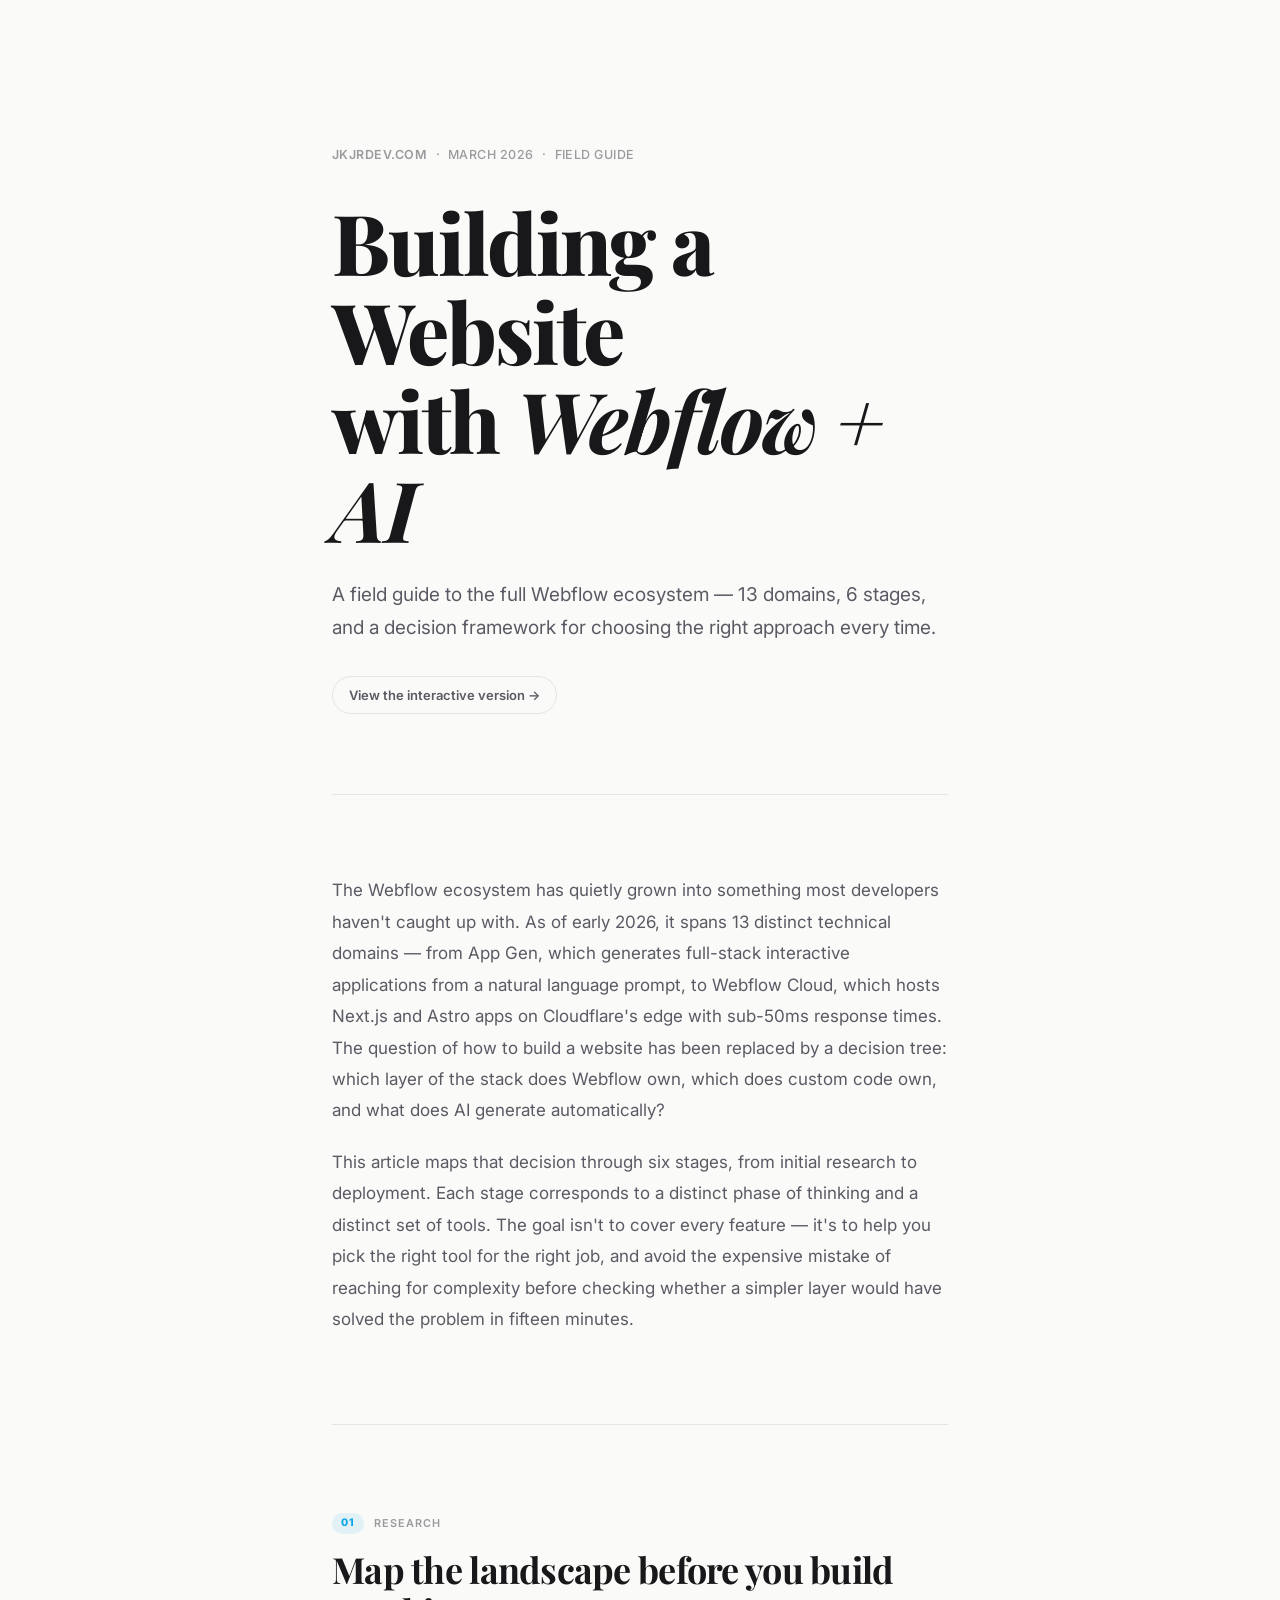
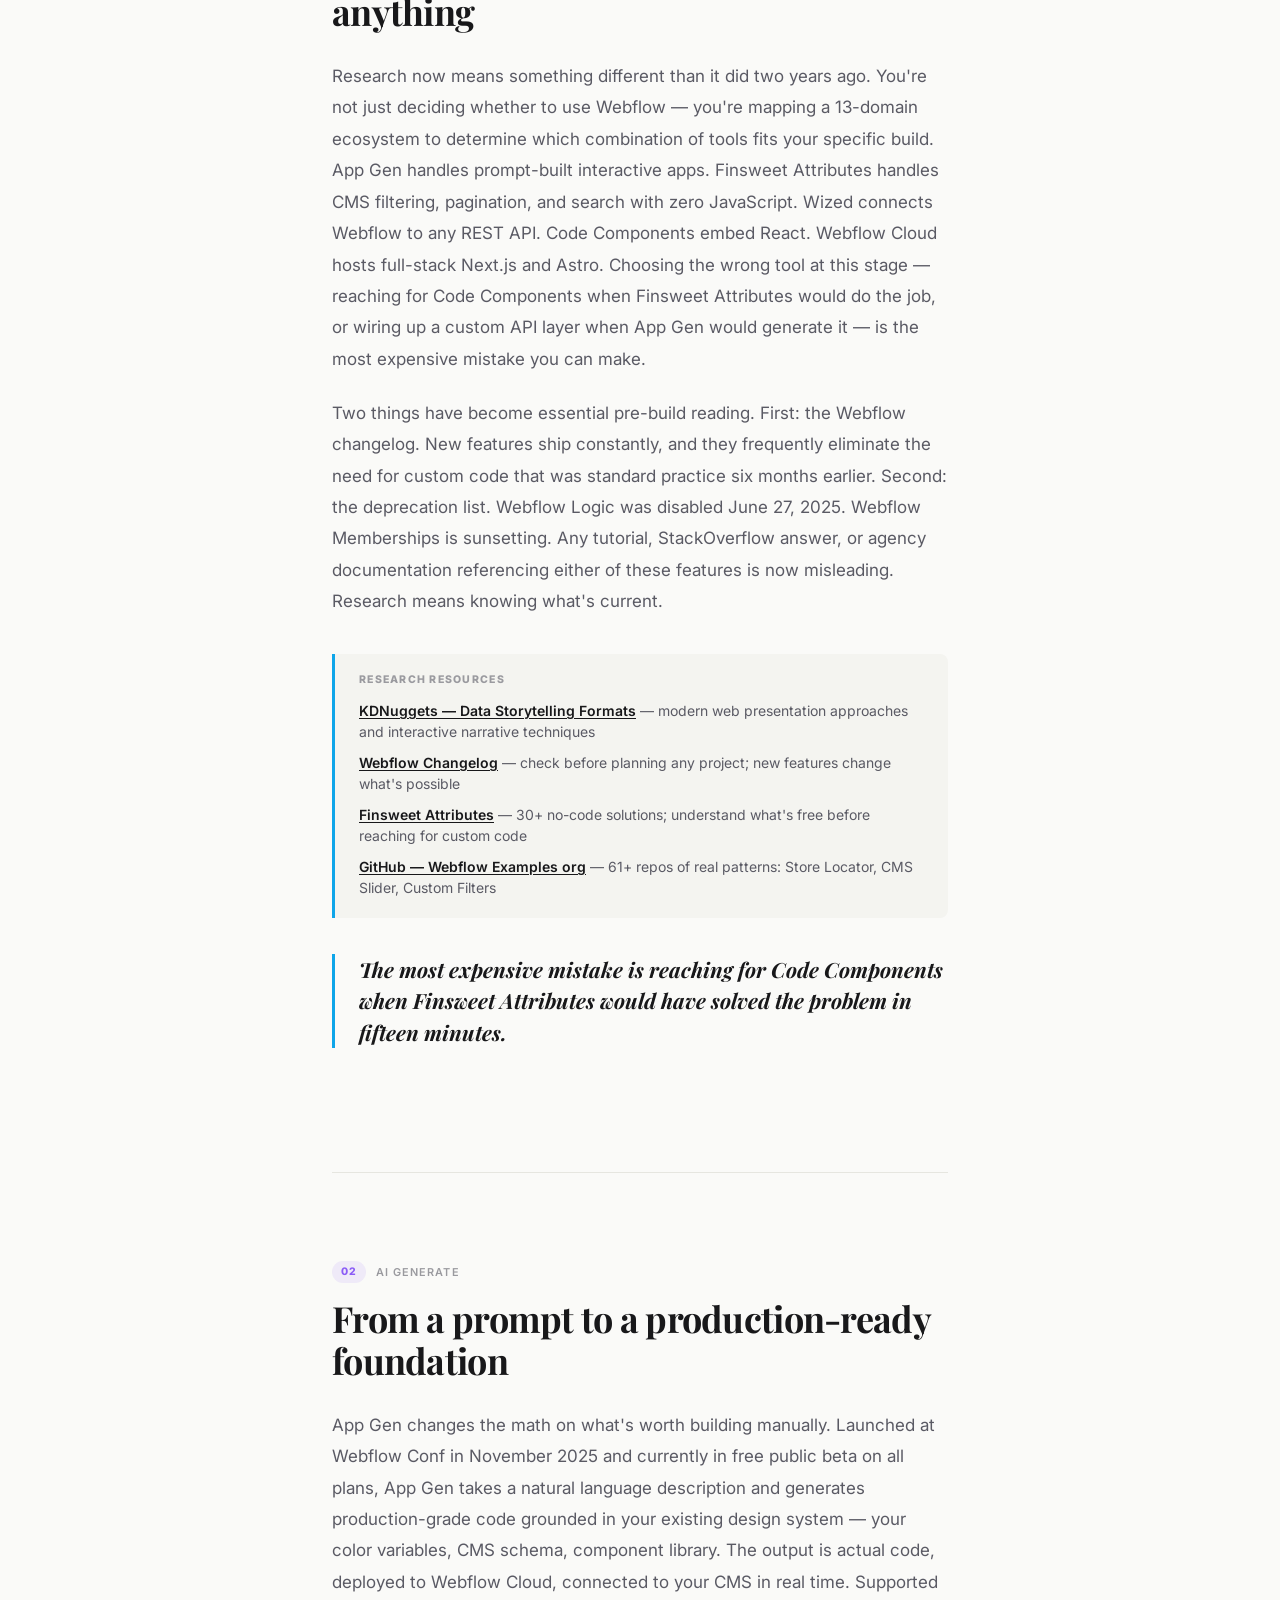
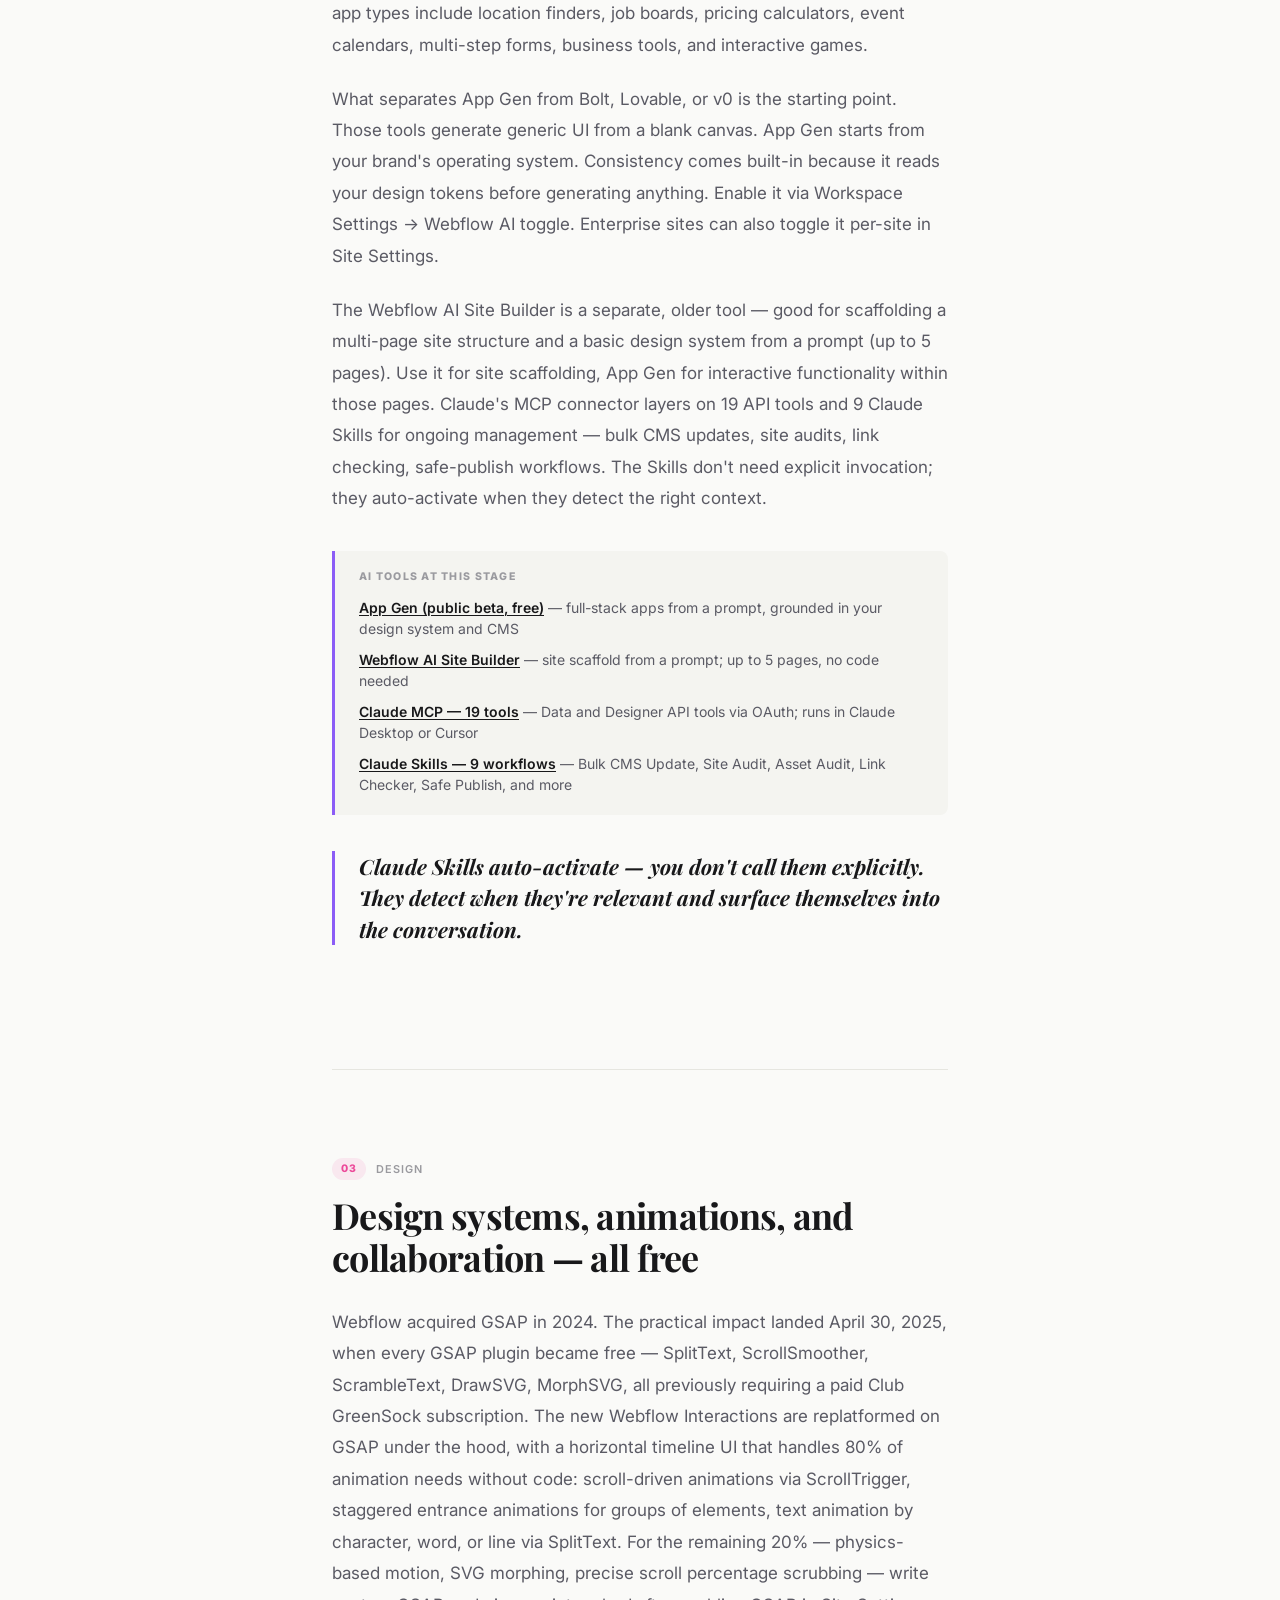
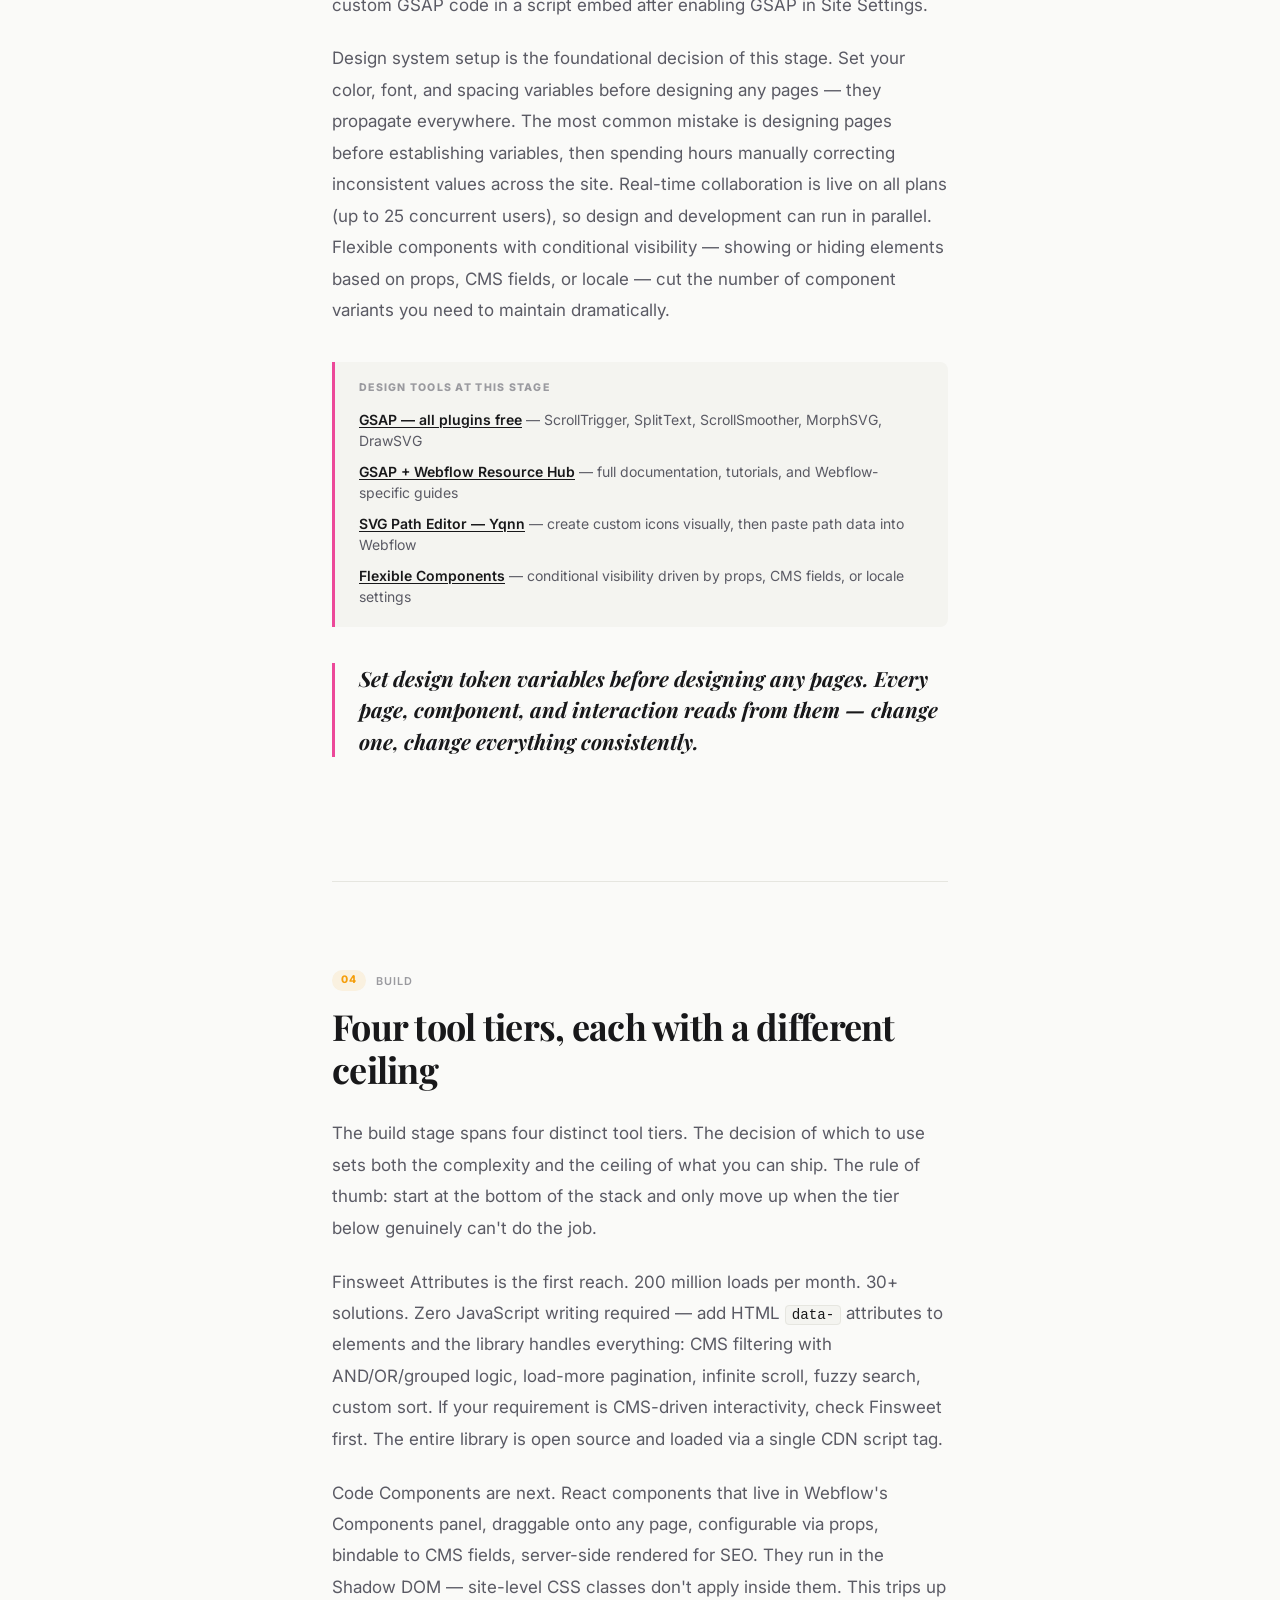
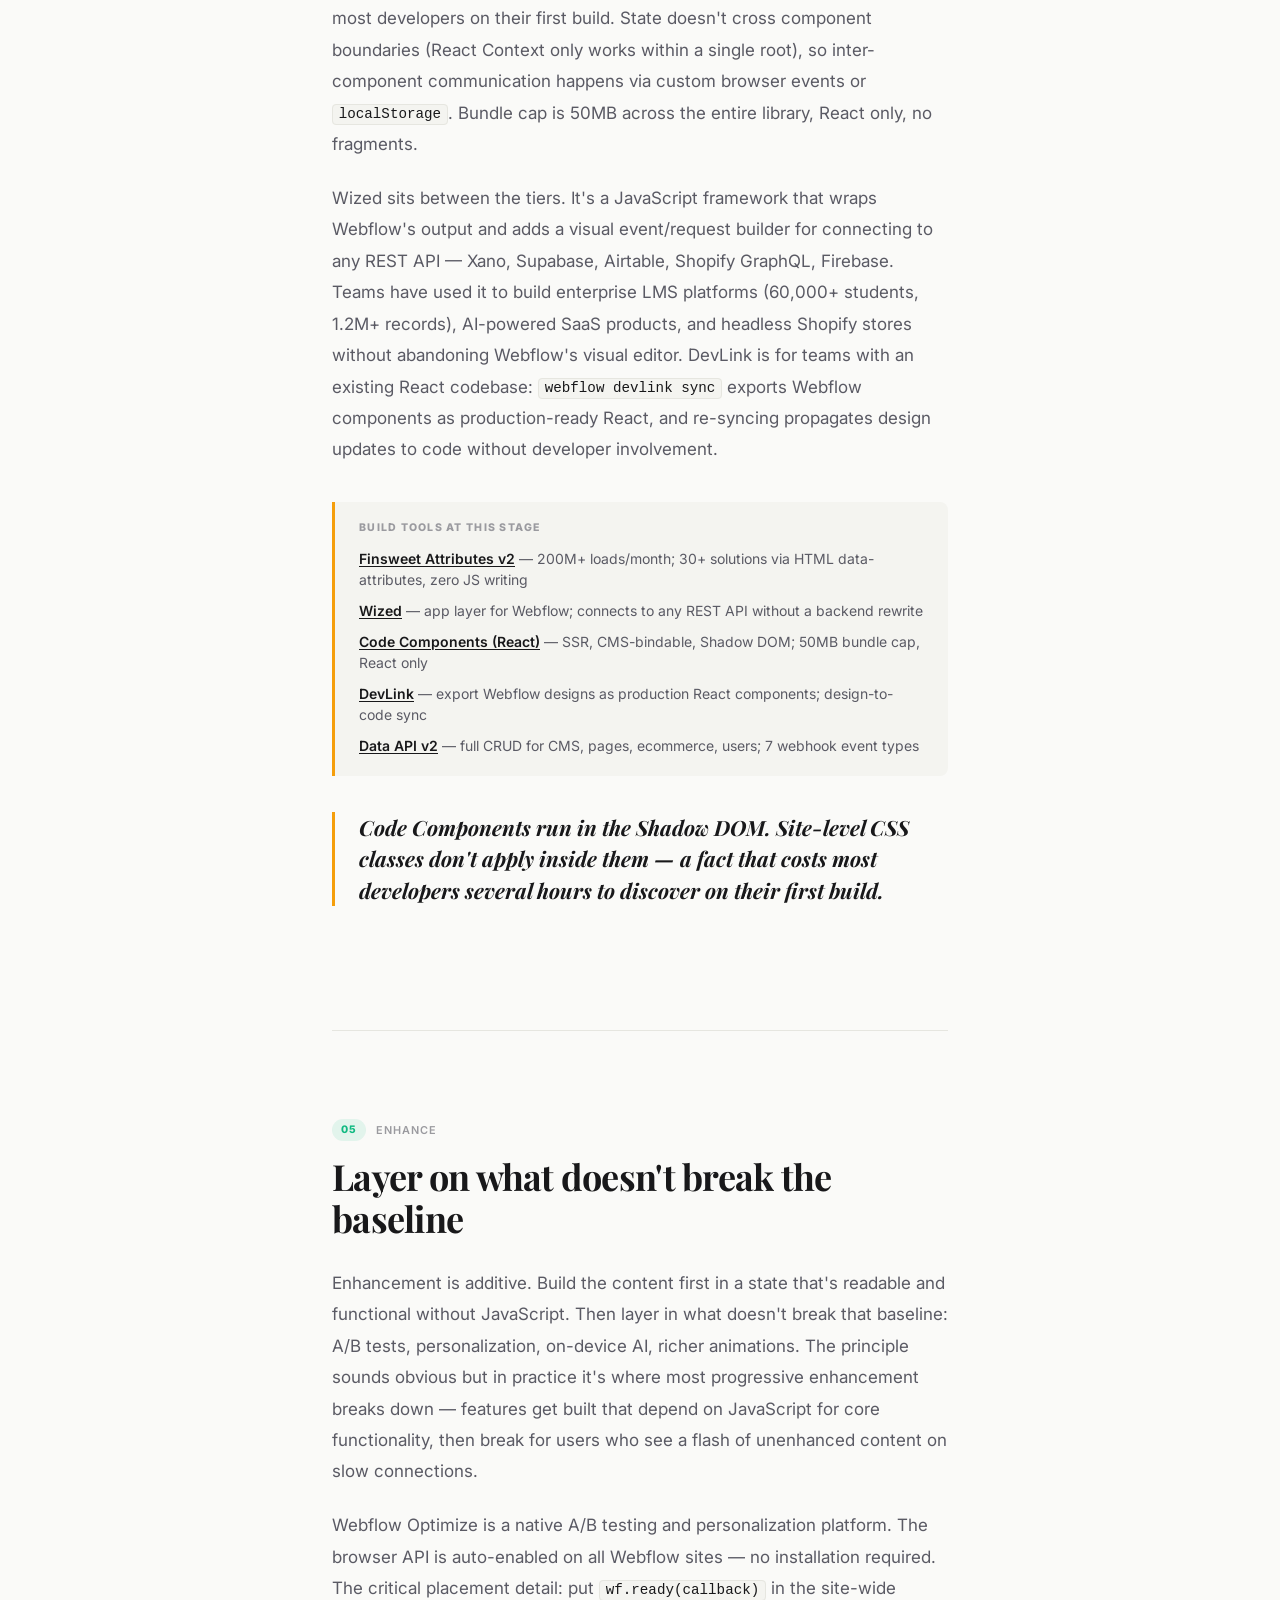
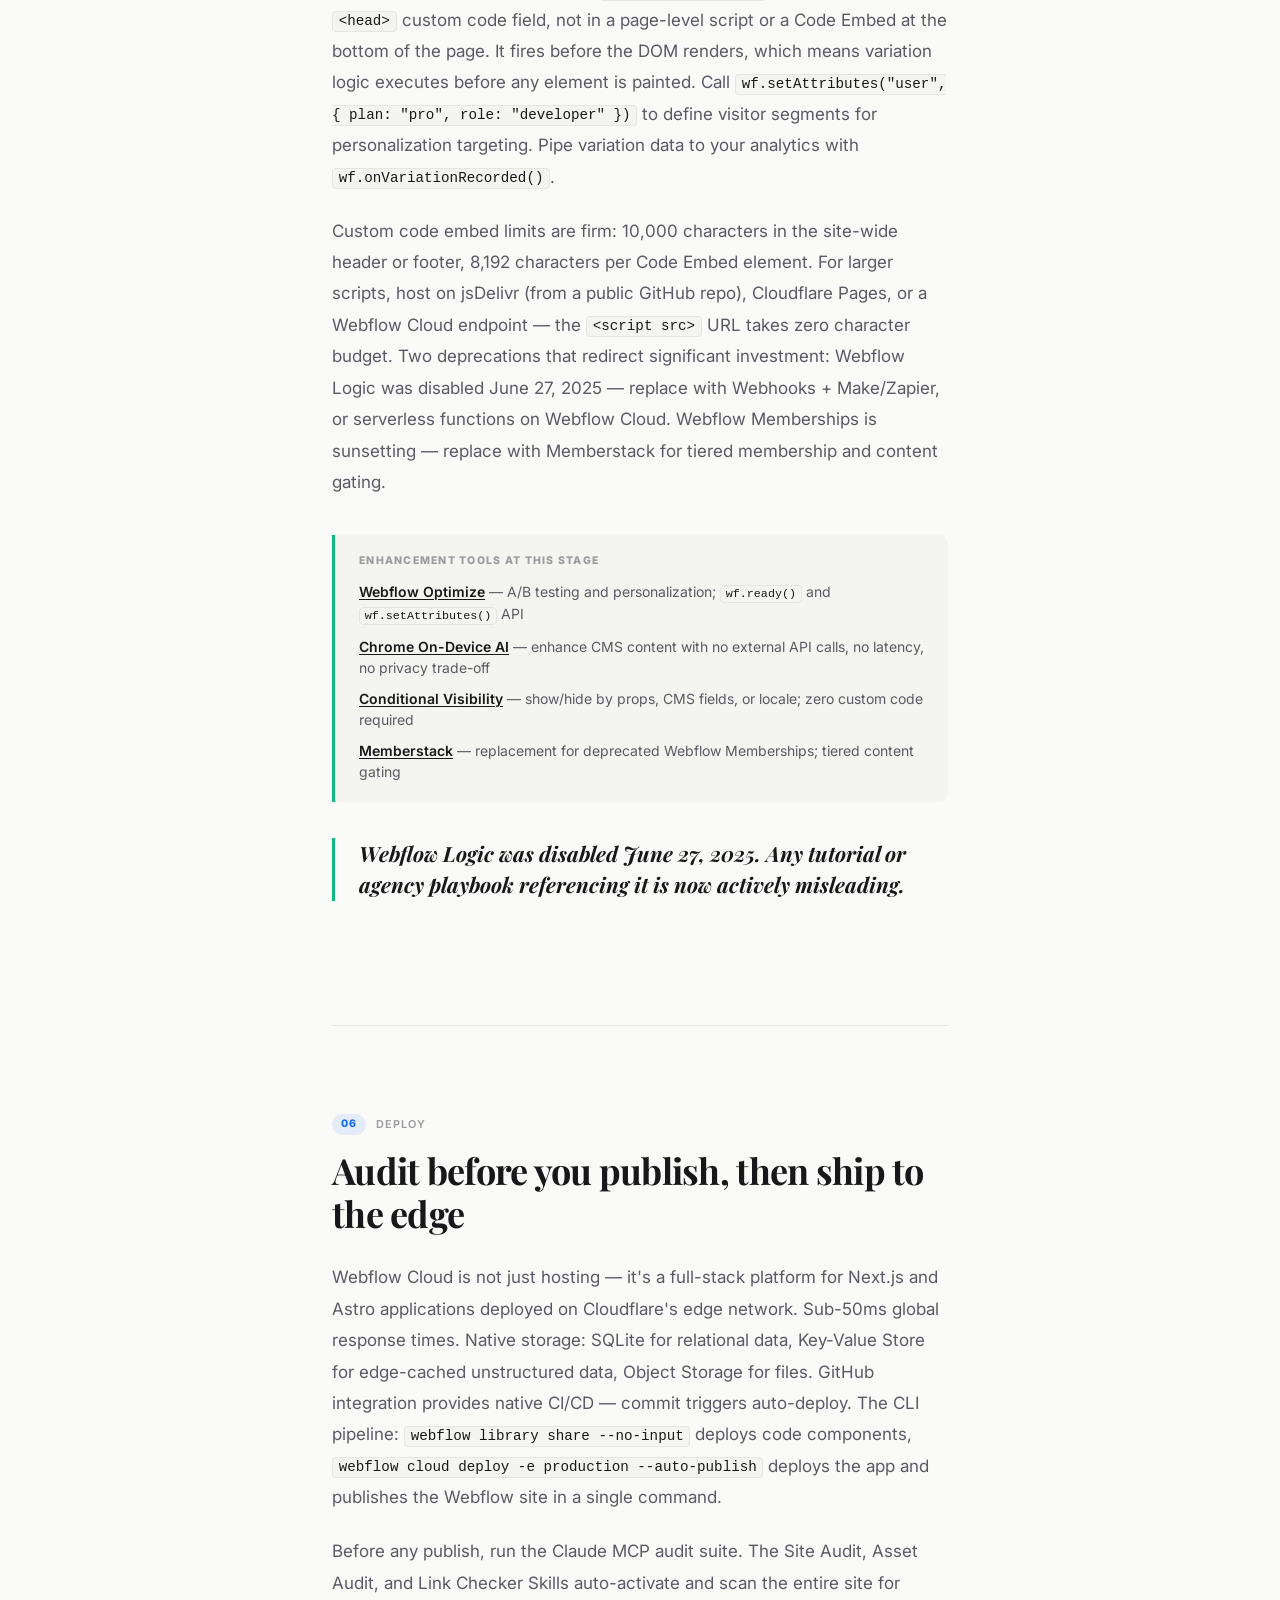
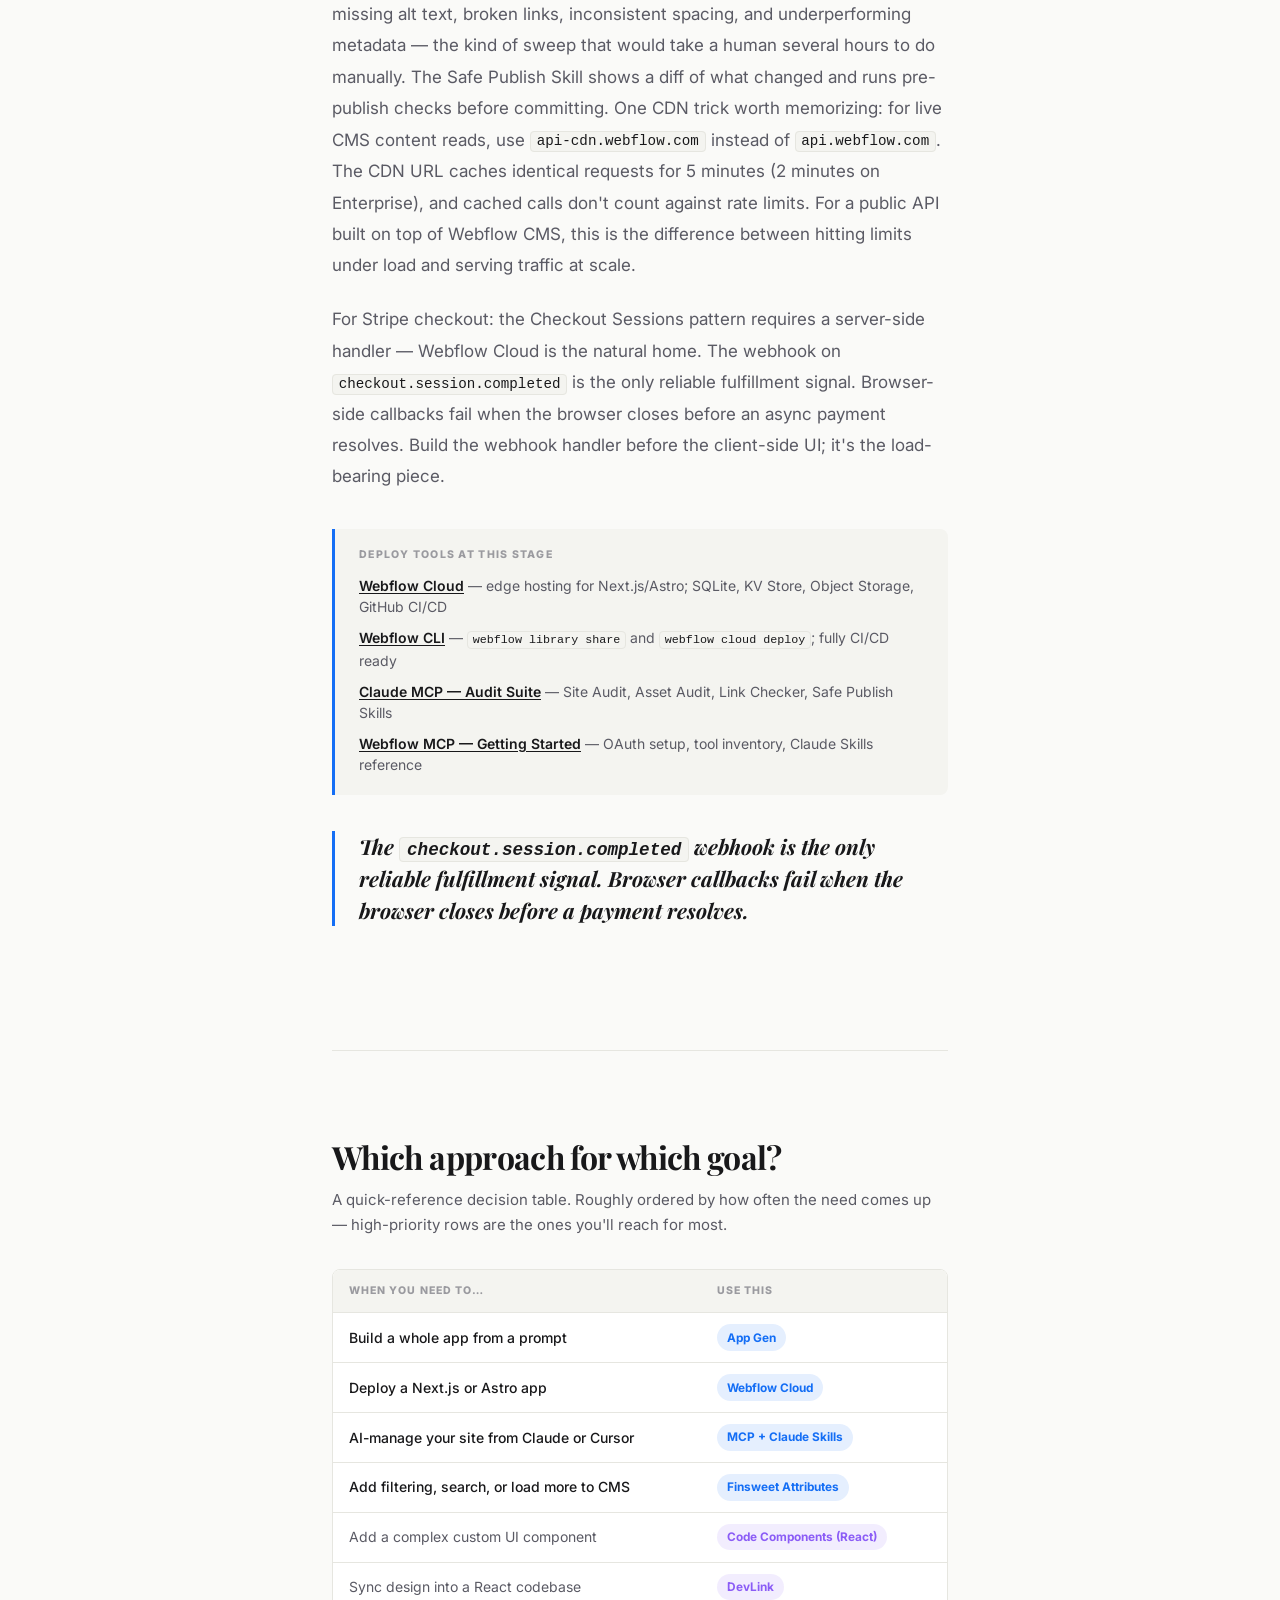
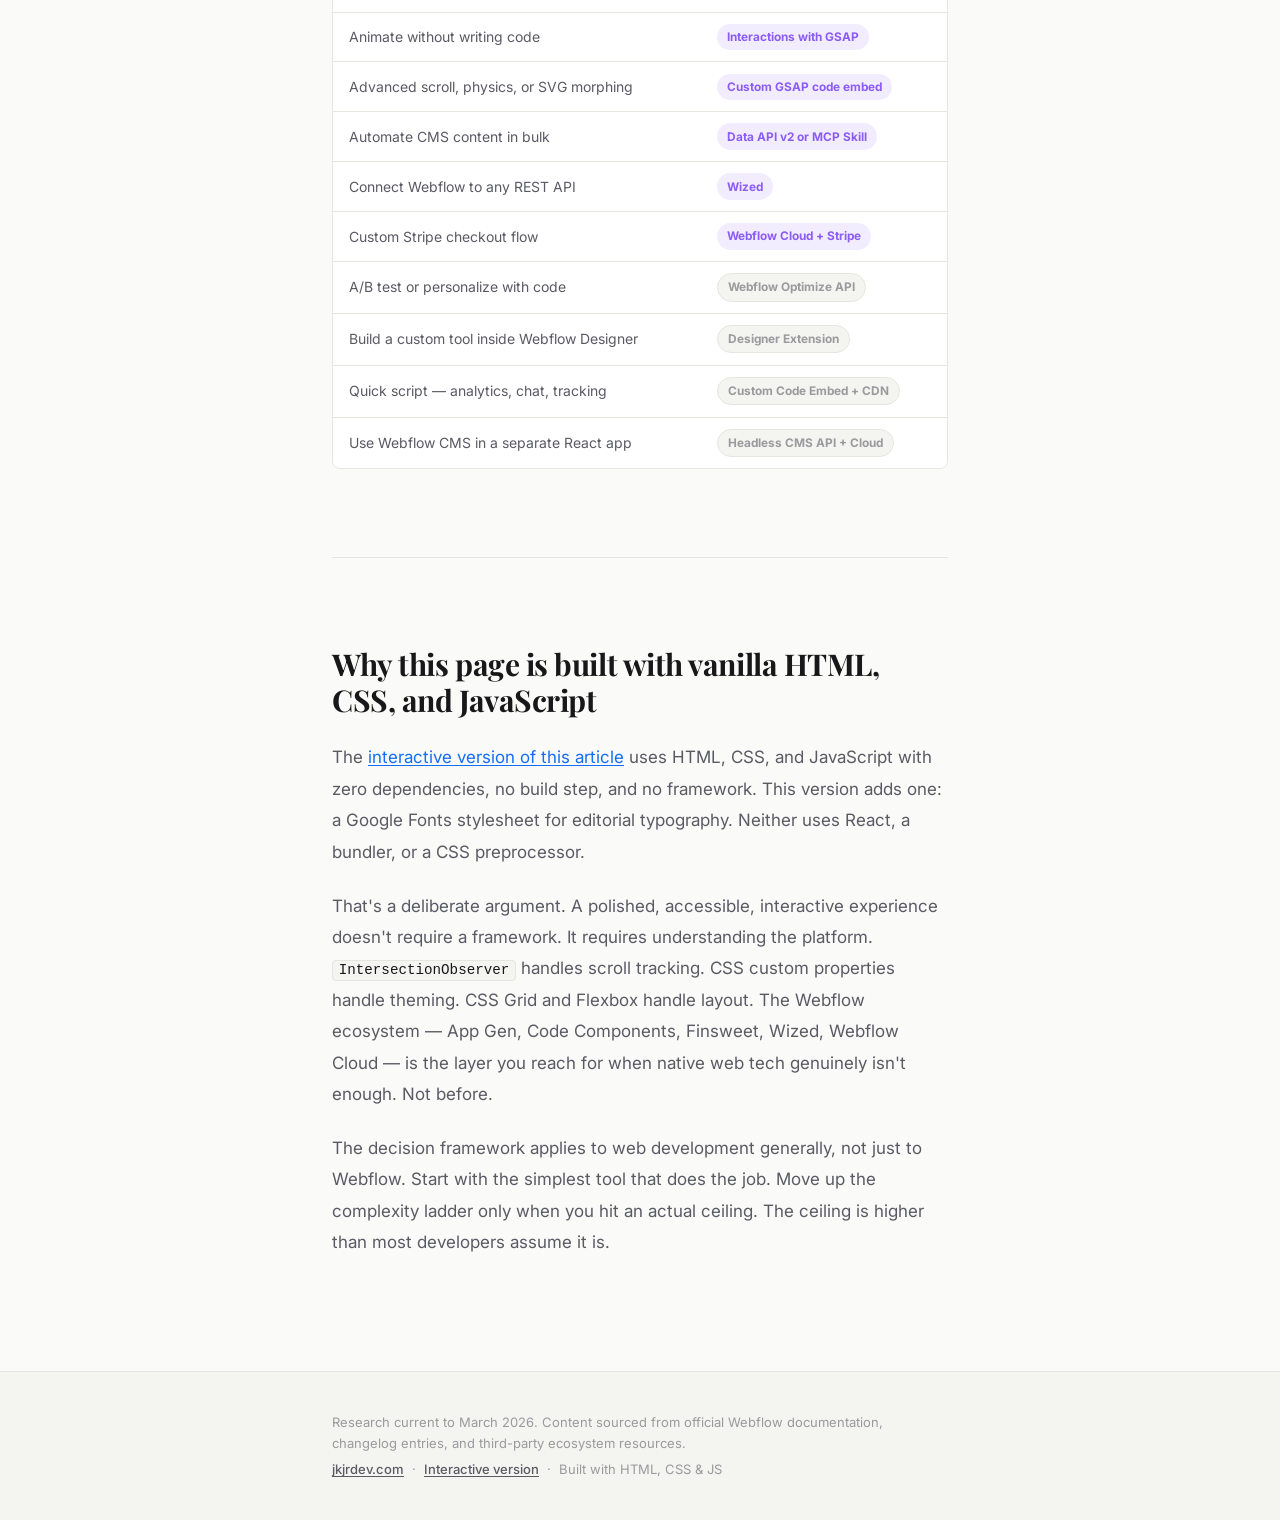
==== editorial.html @ 75888d80 "first commit" ====
<!DOCTYPE html>
<html lang="en">
<head>
  <meta charset="UTF-8">
  <meta name="viewport" content="width=device-width, initial-scale=1.0">
  <meta name="description" content="A field guide to building websites with Webflow and AI — 13 domains, 6 stages, and the decision framework for choosing the right approach every time.">
  <title>Building a Website with Webflow + AI — jkjrdev.com</title>
  <link rel="preconnect" href="https://fonts.googleapis.com">
  <link rel="preconnect" href="https://fonts.gstatic.com" crossorigin>
  <link href="https://fonts.googleapis.com/css2?family=Playfair+Display:ital,wght@0,700;0,800;1,700&family=Inter:wght@400;500;600&display=swap" rel="stylesheet">
  <link rel="stylesheet" href="editorial.css">
</head>
<body>

  <nav class="progress-bar" id="progress-bar" aria-label="Article progress — click to jump to a section">
    <!-- Generated by editorial.js -->
  </nav>

  <article class="article">

    <header class="article-header" id="article-header">
      <div class="article-header__meta">
        <a href="https://jkjrdev.com">jkjrdev.com</a>
        <span aria-hidden="true">·</span>
        <time datetime="2026-03">March 2026</time>
        <span aria-hidden="true">·</span>
        <span>Field Guide</span>
      </div>
      <h1 class="article-header__title">
        Building a Website<br>with <em>Webflow + AI</em>
      </h1>
      <p class="article-header__lede">
        A field guide to the full Webflow ecosystem — 13 domains, 6 stages, and a decision framework for choosing the right approach every time.
      </p>
      <a href="index.html" class="article-header__alt">View the interactive version →</a>
    </header>

    <div class="article-intro">
      <p>The Webflow ecosystem has quietly grown into something most developers haven't caught up with. As of early 2026, it spans 13 distinct technical domains — from App Gen, which generates full-stack interactive applications from a natural language prompt, to Webflow Cloud, which hosts Next.js and Astro apps on Cloudflare's edge with sub-50ms response times. The question of how to build a website has been replaced by a decision tree: which layer of the stack does Webflow own, which does custom code own, and what does AI generate automatically?</p>
      <p>This article maps that decision through six stages, from initial research to deployment. Each stage corresponds to a distinct phase of thinking and a distinct set of tools. The goal isn't to cover every feature — it's to help you pick the right tool for the right job, and avoid the expensive mistake of reaching for complexity before checking whether a simpler layer would have solved the problem in fifteen minutes.</p>
    </div>

    <!-- ── Stage 01: Research ─────────────────────────────────────────── -->
    <section id="stage-research" class="stage-section" data-stage="0" style="--stage-color: #0ea5e9">
      <div class="stage-section__label">
        <span class="stage-section__num">01</span>
        <span class="stage-section__name">Research</span>
      </div>
      <h2 class="stage-section__heading">Map the landscape before you build anything</h2>
      <div class="stage-section__body">
        <p>Research now means something different than it did two years ago. You're not just deciding whether to use Webflow — you're mapping a 13-domain ecosystem to determine which combination of tools fits your specific build. App Gen handles prompt-built interactive apps. Finsweet Attributes handles CMS filtering, pagination, and search with zero JavaScript. Wized connects Webflow to any REST API. Code Components embed React. Webflow Cloud hosts full-stack Next.js and Astro. Choosing the wrong tool at this stage — reaching for Code Components when Finsweet Attributes would do the job, or wiring up a custom API layer when App Gen would generate it — is the most expensive mistake you can make.</p>
        <p>Two things have become essential pre-build reading. First: the Webflow changelog. New features ship constantly, and they frequently eliminate the need for custom code that was standard practice six months earlier. Second: the deprecation list. Webflow Logic was disabled June 27, 2025. Webflow Memberships is sunsetting. Any tutorial, StackOverflow answer, or agency documentation referencing either of these features is now misleading. Research means knowing what's current.</p>

        <aside class="stage-aside">
          <h3 class="stage-aside__heading">Research resources</h3>
          <ul class="stage-aside__list">
            <li><a href="https://www.kdnuggets.com/the-future-of-data-storytelling-formats-beyond-dashboards" target="_blank" rel="noopener">KDNuggets — Data Storytelling Formats</a> — modern web presentation approaches and interactive narrative techniques</li>
            <li><a href="https://webflow.com/updates" target="_blank" rel="noopener">Webflow Changelog</a> — check before planning any project; new features change what's possible</li>
            <li><a href="https://finsweet.com/attributes/" target="_blank" rel="noopener">Finsweet Attributes</a> — 30+ no-code solutions; understand what's free before reaching for custom code</li>
            <li><a href="https://github.com/Webflow-Examples/code-components-examples" target="_blank" rel="noopener">GitHub — Webflow Examples org</a> — 61+ repos of real patterns: Store Locator, CMS Slider, Custom Filters</li>
          </ul>
        </aside>

        <blockquote class="stage-pullquote">
          <p>The most expensive mistake is reaching for Code Components when Finsweet Attributes would have solved the problem in fifteen minutes.</p>
        </blockquote>
      </div>
    </section>

    <!-- ── Stage 02: AI Generate ──────────────────────────────────────── -->
    <section id="stage-ai-generate" class="stage-section" data-stage="1" style="--stage-color: #8b5cf6">
      <div class="stage-section__label">
        <span class="stage-section__num">02</span>
        <span class="stage-section__name">AI Generate</span>
      </div>
      <h2 class="stage-section__heading">From a prompt to a production-ready foundation</h2>
      <div class="stage-section__body">
        <p>App Gen changes the math on what's worth building manually. Launched at Webflow Conf in November 2025 and currently in free public beta on all plans, App Gen takes a natural language description and generates production-grade code grounded in your existing design system — your color variables, CMS schema, component library. The output is actual code, deployed to Webflow Cloud, connected to your CMS in real time. Supported app types include location finders, job boards, pricing calculators, event calendars, multi-step forms, business tools, and interactive games.</p>
        <p>What separates App Gen from Bolt, Lovable, or v0 is the starting point. Those tools generate generic UI from a blank canvas. App Gen starts from your brand's operating system. Consistency comes built-in because it reads your design tokens before generating anything. Enable it via Workspace Settings → Webflow AI toggle. Enterprise sites can also toggle it per-site in Site Settings.</p>
        <p>The Webflow AI Site Builder is a separate, older tool — good for scaffolding a multi-page site structure and a basic design system from a prompt (up to 5 pages). Use it for site scaffolding, App Gen for interactive functionality within those pages. Claude's MCP connector layers on 19 API tools and 9 Claude Skills for ongoing management — bulk CMS updates, site audits, link checking, safe-publish workflows. The Skills don't need explicit invocation; they auto-activate when they detect the right context.</p>

        <aside class="stage-aside">
          <h3 class="stage-aside__heading">AI tools at this stage</h3>
          <ul class="stage-aside__list">
            <li><a href="https://webflow.com/blog/app-gen" target="_blank" rel="noopener">App Gen (public beta, free)</a> — full-stack apps from a prompt, grounded in your design system and CMS</li>
            <li><a href="https://webflow.com/ai-site-builder" target="_blank" rel="noopener">Webflow AI Site Builder</a> — site scaffold from a prompt; up to 5 pages, no code needed</li>
            <li><a href="https://developers.webflow.com/mcp/reference/getting-started" target="_blank" rel="noopener">Claude MCP — 19 tools</a> — Data and Designer API tools via OAuth; runs in Claude Desktop or Cursor</li>
            <li><a href="https://developers.webflow.com/mcp/reference/claude-skills" target="_blank" rel="noopener">Claude Skills — 9 workflows</a> — Bulk CMS Update, Site Audit, Asset Audit, Link Checker, Safe Publish, and more</li>
          </ul>
        </aside>

        <blockquote class="stage-pullquote">
          <p>Claude Skills auto-activate — you don't call them explicitly. They detect when they're relevant and surface themselves into the conversation.</p>
        </blockquote>
      </div>
    </section>

    <!-- ── Stage 03: Design ───────────────────────────────────────────── -->
    <section id="stage-design" class="stage-section" data-stage="2" style="--stage-color: #ec4899">
      <div class="stage-section__label">
        <span class="stage-section__num">03</span>
        <span class="stage-section__name">Design</span>
      </div>
      <h2 class="stage-section__heading">Design systems, animations, and collaboration — all free</h2>
      <div class="stage-section__body">
        <p>Webflow acquired GSAP in 2024. The practical impact landed April 30, 2025, when every GSAP plugin became free — SplitText, ScrollSmoother, ScrambleText, DrawSVG, MorphSVG, all previously requiring a paid Club GreenSock subscription. The new Webflow Interactions are replatformed on GSAP under the hood, with a horizontal timeline UI that handles 80% of animation needs without code: scroll-driven animations via ScrollTrigger, staggered entrance animations for groups of elements, text animation by character, word, or line via SplitText. For the remaining 20% — physics-based motion, SVG morphing, precise scroll percentage scrubbing — write custom GSAP code in a script embed after enabling GSAP in Site Settings.</p>
        <p>Design system setup is the foundational decision of this stage. Set your color, font, and spacing variables before designing any pages — they propagate everywhere. The most common mistake is designing pages before establishing variables, then spending hours manually correcting inconsistent values across the site. Real-time collaboration is live on all plans (up to 25 concurrent users), so design and development can run in parallel. Flexible components with conditional visibility — showing or hiding elements based on props, CMS fields, or locale — cut the number of component variants you need to maintain dramatically.</p>

        <aside class="stage-aside">
          <h3 class="stage-aside__heading">Design tools at this stage</h3>
          <ul class="stage-aside__list">
            <li><a href="https://help.webflow.com/hc/en-us/articles/40538857574419-Getting-started-with-GSAP-in-Webflow" target="_blank" rel="noopener">GSAP — all plugins free</a> — ScrollTrigger, SplitText, ScrollSmoother, MorphSVG, DrawSVG</li>
            <li><a href="https://gsap.com/resources/Webflow/" target="_blank" rel="noopener">GSAP + Webflow Resource Hub</a> — full documentation, tutorials, and Webflow-specific guides</li>
            <li><a href="https://yqnn.github.io/svg-path-editor/" target="_blank" rel="noopener">SVG Path Editor — Yqnn</a> — create custom icons visually, then paste path data into Webflow</li>
            <li><a href="https://webflow.com/updates/create-more-flexible-components-and-cms-pages" target="_blank" rel="noopener">Flexible Components</a> — conditional visibility driven by props, CMS fields, or locale settings</li>
          </ul>
        </aside>

        <blockquote class="stage-pullquote">
          <p>Set design token variables before designing any pages. Every page, component, and interaction reads from them — change one, change everything consistently.</p>
        </blockquote>
      </div>
    </section>

    <!-- ── Stage 04: Build ────────────────────────────────────────────── -->
    <section id="stage-build" class="stage-section" data-stage="3" style="--stage-color: #f59e0b">
      <div class="stage-section__label">
        <span class="stage-section__num">04</span>
        <span class="stage-section__name">Build</span>
      </div>
      <h2 class="stage-section__heading">Four tool tiers, each with a different ceiling</h2>
      <div class="stage-section__body">
        <p>The build stage spans four distinct tool tiers. The decision of which to use sets both the complexity and the ceiling of what you can ship. The rule of thumb: start at the bottom of the stack and only move up when the tier below genuinely can't do the job.</p>
        <p>Finsweet Attributes is the first reach. 200 million loads per month. 30+ solutions. Zero JavaScript writing required — add HTML <code>data-</code> attributes to elements and the library handles everything: CMS filtering with AND/OR/grouped logic, load-more pagination, infinite scroll, fuzzy search, custom sort. If your requirement is CMS-driven interactivity, check Finsweet first. The entire library is open source and loaded via a single CDN script tag.</p>
        <p>Code Components are next. React components that live in Webflow's Components panel, draggable onto any page, configurable via props, bindable to CMS fields, server-side rendered for SEO. They run in the Shadow DOM — site-level CSS classes don't apply inside them. This trips up most developers on their first build. State doesn't cross component boundaries (React Context only works within a single root), so inter-component communication happens via custom browser events or <code>localStorage</code>. Bundle cap is 50MB across the entire library, React only, no fragments.</p>
        <p>Wized sits between the tiers. It's a JavaScript framework that wraps Webflow's output and adds a visual event/request builder for connecting to any REST API — Xano, Supabase, Airtable, Shopify GraphQL, Firebase. Teams have used it to build enterprise LMS platforms (60,000+ students, 1.2M+ records), AI-powered SaaS products, and headless Shopify stores without abandoning Webflow's visual editor. DevLink is for teams with an existing React codebase: <code>webflow devlink sync</code> exports Webflow components as production-ready React, and re-syncing propagates design updates to code without developer involvement.</p>

        <aside class="stage-aside">
          <h3 class="stage-aside__heading">Build tools at this stage</h3>
          <ul class="stage-aside__list">
            <li><a href="https://finsweet.com/attributes/" target="_blank" rel="noopener">Finsweet Attributes v2</a> — 200M+ loads/month; 30+ solutions via HTML data-attributes, zero JS writing</li>
            <li><a href="https://www.wized.com/" target="_blank" rel="noopener">Wized</a> — app layer for Webflow; connects to any REST API without a backend rewrite</li>
            <li><a href="https://developers.webflow.com/code-components/introduction/quick-start" target="_blank" rel="noopener">Code Components (React)</a> — SSR, CMS-bindable, Shadow DOM; 50MB bundle cap, React only</li>
            <li><a href="https://developers.webflow.com/devlink/docs/component-export" target="_blank" rel="noopener">DevLink</a> — export Webflow designs as production React components; design-to-code sync</li>
            <li><a href="https://developers.webflow.com/data/docs/working-with-the-cms" target="_blank" rel="noopener">Data API v2</a> — full CRUD for CMS, pages, ecommerce, users; 7 webhook event types</li>
          </ul>
        </aside>

        <blockquote class="stage-pullquote">
          <p>Code Components run in the Shadow DOM. Site-level CSS classes don't apply inside them — a fact that costs most developers several hours to discover on their first build.</p>
        </blockquote>
      </div>
    </section>

    <!-- ── Stage 05: Enhance ──────────────────────────────────────────── -->
    <section id="stage-enhance" class="stage-section" data-stage="4" style="--stage-color: #10b981">
      <div class="stage-section__label">
        <span class="stage-section__num">05</span>
        <span class="stage-section__name">Enhance</span>
      </div>
      <h2 class="stage-section__heading">Layer on what doesn't break the baseline</h2>
      <div class="stage-section__body">
        <p>Enhancement is additive. Build the content first in a state that's readable and functional without JavaScript. Then layer in what doesn't break that baseline: A/B tests, personalization, on-device AI, richer animations. The principle sounds obvious but in practice it's where most progressive enhancement breaks down — features get built that depend on JavaScript for core functionality, then break for users who see a flash of unenhanced content on slow connections.</p>
        <p>Webflow Optimize is a native A/B testing and personalization platform. The browser API is auto-enabled on all Webflow sites — no installation required. The critical placement detail: put <code>wf.ready(callback)</code> in the site-wide <code>&lt;head&gt;</code> custom code field, not in a page-level script or a Code Embed at the bottom of the page. It fires before the DOM renders, which means variation logic executes before any element is painted. Call <code>wf.setAttributes("user", { plan: "pro", role: "developer" })</code> to define visitor segments for personalization targeting. Pipe variation data to your analytics with <code>wf.onVariationRecorded()</code>.</p>
        <p>Custom code embed limits are firm: 10,000 characters in the site-wide header or footer, 8,192 characters per Code Embed element. For larger scripts, host on jsDelivr (from a public GitHub repo), Cloudflare Pages, or a Webflow Cloud endpoint — the <code>&lt;script src&gt;</code> URL takes zero character budget. Two deprecations that redirect significant investment: Webflow Logic was disabled June 27, 2025 — replace with Webhooks + Make/Zapier, or serverless functions on Webflow Cloud. Webflow Memberships is sunsetting — replace with Memberstack for tiered membership and content gating.</p>

        <aside class="stage-aside">
          <h3 class="stage-aside__heading">Enhancement tools at this stage</h3>
          <ul class="stage-aside__list">
            <li><a href="https://developers.webflow.com/browser/optimize/quickstart" target="_blank" rel="noopener">Webflow Optimize</a> — A/B testing and personalization; <code>wf.ready()</code> and <code>wf.setAttributes()</code> API</li>
            <li><a href="https://webflow.com/blog/chrome-ai-cms-content" target="_blank" rel="noopener">Chrome On-Device AI</a> — enhance CMS content with no external API calls, no latency, no privacy trade-off</li>
            <li><a href="https://webflow.com/updates/create-more-flexible-components-and-cms-pages" target="_blank" rel="noopener">Conditional Visibility</a> — show/hide by props, CMS fields, or locale; zero custom code required</li>
            <li><a href="https://www.memberstack.com/" target="_blank" rel="noopener">Memberstack</a> — replacement for deprecated Webflow Memberships; tiered content gating</li>
          </ul>
        </aside>

        <blockquote class="stage-pullquote">
          <p>Webflow Logic was disabled June 27, 2025. Any tutorial or agency playbook referencing it is now actively misleading.</p>
        </blockquote>
      </div>
    </section>

    <!-- ── Stage 06: Deploy ───────────────────────────────────────────── -->
    <section id="stage-deploy" class="stage-section" data-stage="5" style="--stage-color: #146ef5">
      <div class="stage-section__label">
        <span class="stage-section__num">06</span>
        <span class="stage-section__name">Deploy</span>
      </div>
      <h2 class="stage-section__heading">Audit before you publish, then ship to the edge</h2>
      <div class="stage-section__body">
        <p>Webflow Cloud is not just hosting — it's a full-stack platform for Next.js and Astro applications deployed on Cloudflare's edge network. Sub-50ms global response times. Native storage: SQLite for relational data, Key-Value Store for edge-cached unstructured data, Object Storage for files. GitHub integration provides native CI/CD — commit triggers auto-deploy. The CLI pipeline: <code>webflow library share --no-input</code> deploys code components, <code>webflow cloud deploy -e production --auto-publish</code> deploys the app and publishes the Webflow site in a single command.</p>
        <p>Before any publish, run the Claude MCP audit suite. The Site Audit, Asset Audit, and Link Checker Skills auto-activate and scan the entire site for missing alt text, broken links, inconsistent spacing, and underperforming metadata — the kind of sweep that would take a human several hours to do manually. The Safe Publish Skill shows a diff of what changed and runs pre-publish checks before committing. One CDN trick worth memorizing: for live CMS content reads, use <code>api-cdn.webflow.com</code> instead of <code>api.webflow.com</code>. The CDN URL caches identical requests for 5 minutes (2 minutes on Enterprise), and cached calls don't count against rate limits. For a public API built on top of Webflow CMS, this is the difference between hitting limits under load and serving traffic at scale.</p>
        <p>For Stripe checkout: the Checkout Sessions pattern requires a server-side handler — Webflow Cloud is the natural home. The webhook on <code>checkout.session.completed</code> is the only reliable fulfillment signal. Browser-side callbacks fail when the browser closes before an async payment resolves. Build the webhook handler before the client-side UI; it's the load-bearing piece.</p>

        <aside class="stage-aside">
          <h3 class="stage-aside__heading">Deploy tools at this stage</h3>
          <ul class="stage-aside__list">
            <li><a href="https://developers.webflow.com/webflow-cloud/intro" target="_blank" rel="noopener">Webflow Cloud</a> — edge hosting for Next.js/Astro; SQLite, KV Store, Object Storage, GitHub CI/CD</li>
            <li><a href="https://developers.webflow.com/cli/reference/webflow-cli" target="_blank" rel="noopener">Webflow CLI</a> — <code>webflow library share</code> and <code>webflow cloud deploy</code>; fully CI/CD ready</li>
            <li><a href="https://developers.webflow.com/mcp/reference/claude-skills" target="_blank" rel="noopener">Claude MCP — Audit Suite</a> — Site Audit, Asset Audit, Link Checker, Safe Publish Skills</li>
            <li><a href="https://developers.webflow.com/mcp/reference/getting-started" target="_blank" rel="noopener">Webflow MCP — Getting Started</a> — OAuth setup, tool inventory, Claude Skills reference</li>
          </ul>
        </aside>

        <blockquote class="stage-pullquote">
          <p>The <code>checkout.session.completed</code> webhook is the only reliable fulfillment signal. Browser callbacks fail when the browser closes before a payment resolves.</p>
        </blockquote>
      </div>
    </section>

    <!-- ── Decision Framework ─────────────────────────────────────────── -->
    <section id="decision" class="decision-section">
      <h2 class="decision-section__heading">Which approach for which goal?</h2>
      <p class="decision-section__intro">A quick-reference decision table. Roughly ordered by how often the need comes up — high-priority rows are the ones you'll reach for most.</p>
      <div class="decision-table-wrap">
        <table class="decision-table">
          <thead>
            <tr>
              <th>When you need to&hellip;</th>
              <th>Use this</th>
            </tr>
          </thead>
          <tbody>
            <tr data-priority="high">
              <td>Build a whole app from a prompt</td>
              <td><span class="decision-badge decision-badge--high">App Gen</span></td>
            </tr>
            <tr data-priority="high">
              <td>Deploy a Next.js or Astro app</td>
              <td><span class="decision-badge decision-badge--high">Webflow Cloud</span></td>
            </tr>
            <tr data-priority="high">
              <td>AI-manage your site from Claude or Cursor</td>
              <td><span class="decision-badge decision-badge--high">MCP + Claude Skills</span></td>
            </tr>
            <tr data-priority="high">
              <td>Add filtering, search, or load more to CMS</td>
              <td><span class="decision-badge decision-badge--high">Finsweet Attributes</span></td>
            </tr>
            <tr data-priority="medium">
              <td>Add a complex custom UI component</td>
              <td><span class="decision-badge decision-badge--medium">Code Components (React)</span></td>
            </tr>
            <tr data-priority="medium">
              <td>Sync design into a React codebase</td>
              <td><span class="decision-badge decision-badge--medium">DevLink</span></td>
            </tr>
            <tr data-priority="medium">
              <td>Animate without writing code</td>
              <td><span class="decision-badge decision-badge--medium">Interactions with GSAP</span></td>
            </tr>
            <tr data-priority="medium">
              <td>Advanced scroll, physics, or SVG morphing</td>
              <td><span class="decision-badge decision-badge--medium">Custom GSAP code embed</span></td>
            </tr>
            <tr data-priority="medium">
              <td>Automate CMS content in bulk</td>
              <td><span class="decision-badge decision-badge--medium">Data API v2 or MCP Skill</span></td>
            </tr>
            <tr data-priority="medium">
              <td>Connect Webflow to any REST API</td>
              <td><span class="decision-badge decision-badge--medium">Wized</span></td>
            </tr>
            <tr data-priority="medium">
              <td>Custom Stripe checkout flow</td>
              <td><span class="decision-badge decision-badge--medium">Webflow Cloud + Stripe</span></td>
            </tr>
            <tr data-priority="low">
              <td>A/B test or personalize with code</td>
              <td><span class="decision-badge decision-badge--low">Webflow Optimize API</span></td>
            </tr>
            <tr data-priority="low">
              <td>Build a custom tool inside Webflow Designer</td>
              <td><span class="decision-badge decision-badge--low">Designer Extension</span></td>
            </tr>
            <tr data-priority="low">
              <td>Quick script — analytics, chat, tracking</td>
              <td><span class="decision-badge decision-badge--low">Custom Code Embed + CDN</span></td>
            </tr>
            <tr data-priority="low">
              <td>Use Webflow CMS in a separate React app</td>
              <td><span class="decision-badge decision-badge--low">Headless CMS API + Cloud</span></td>
            </tr>
          </tbody>
        </table>
      </div>
    </section>

    <!-- ── Closing ────────────────────────────────────────────────────── -->
    <section id="closing" class="closing-section">
      <h2 class="closing-section__heading">Why this page is built with vanilla HTML, CSS, and JavaScript</h2>
      <p>The <a href="index.html">interactive version of this article</a> uses HTML, CSS, and JavaScript with zero dependencies, no build step, and no framework. This version adds one: a Google Fonts stylesheet for editorial typography. Neither uses React, a bundler, or a CSS preprocessor.</p>
      <p>That's a deliberate argument. A polished, accessible, interactive experience doesn't require a framework. It requires understanding the platform. <code>IntersectionObserver</code> handles scroll tracking. CSS custom properties handle theming. CSS Grid and Flexbox handle layout. The Webflow ecosystem — App Gen, Code Components, Finsweet, Wized, Webflow Cloud — is the layer you reach for when native web tech genuinely isn't enough. Not before.</p>
      <p>The decision framework applies to web development generally, not just to Webflow. Start with the simplest tool that does the job. Move up the complexity ladder only when you hit an actual ceiling. The ceiling is higher than most developers assume it is.</p>
    </section>

  </article>

  <footer class="article-footer">
    <div class="article-footer__inner">
      <p>Research current to March 2026. Content sourced from official Webflow documentation, changelog entries, and third-party ecosystem resources.</p>
      <p><a href="https://jkjrdev.com" target="_blank" rel="noopener noreferrer">jkjrdev.com</a> &nbsp;·&nbsp; <a href="index.html">Interactive version</a> &nbsp;·&nbsp; Built with HTML, CSS &amp; JS</p>
    </div>
  </footer>

  <script src="editorial.js"></script>
</body>
</html>
---- editorial.css ----
/* ═══════════════════════════════════════════════════════════════════════
   WEBFLOW + AI PIPELINE — editorial.css
   Typography-driven, long-form article version
   ═══════════════════════════════════════════════════════════════════════ */

/* ─── Custom Properties ─────────────────────────────────────────────────── */
:root {
  /* Fonts */
  --font-heading: 'Playfair Display', Georgia, 'Times New Roman', serif;
  --font-body:    'Inter', -apple-system, BlinkMacSystemFont, 'Segoe UI', sans-serif;
  --font-mono:    'SF Mono', 'Cascadia Code', Consolas, 'Courier New', monospace;

  /* Colors — light mode */
  --c-bg:          #fafaf8;
  --c-bg-subtle:   #f4f4f0;
  --c-surface:     #ffffff;
  --c-border:      #e6e6e0;
  --c-text:        #18181a;
  --c-text-muted:  #5a5a64;
  --c-text-subtle: #9a9a9f;
  --c-link:        #146ef5;

  /* Layout */
  --article-max:  680px;
  --article-pad:  clamp(1.25rem, 5vw, 2rem);
  --section-gap:  clamp(3.5rem, 8vw, 5.5rem);
  --progress-h:   48px;

  /* Radii */
  --r-sm: 4px;
  --r-md: 8px;

  /* Transitions */
  --ease: cubic-bezier(0.4, 0, 0.2, 1);
  --t-base: 200ms var(--ease);
}

@media (prefers-color-scheme: dark) {
  :root {
    --c-bg:          #111110;
    --c-bg-subtle:   #1a1a18;
    --c-surface:     #1e1e1c;
    --c-border:      #2c2c28;
    --c-text:        #eeeeea;
    --c-text-muted:  #888884;
    --c-text-subtle: #555550;
    --c-link:        #5595f5;
  }
}

/* ─── Reset ──────────────────────────────────────────────────────────────── */
*, *::before, *::after {
  box-sizing: border-box;
  margin: 0;
  padding: 0;
}

html {
  scroll-behavior: smooth;
}

body {
  font-family: var(--font-body);
  font-size: 17px;
  line-height: 1.7;
  color: var(--c-text);
  background: var(--c-bg);
  -webkit-font-smoothing: antialiased;
  -moz-osx-font-smoothing: grayscale;
}

img, svg {
  display: block;
  max-width: 100%;
}

a {
  color: var(--c-link);
  text-decoration: underline;
  text-underline-offset: 2px;
  text-decoration-thickness: 1px;
}

a:hover {
  text-decoration-thickness: 2px;
}

h1, h2, h3 {
  line-height: 1.15;
}

code {
  font-family: var(--font-mono);
  font-size: 0.8375em;
  background: var(--c-bg-subtle);
  border: 1px solid var(--c-border);
  padding: 0.1em 0.4em;
  border-radius: var(--r-sm);
  color: var(--c-text);
}

/* ─── Progress Bar ───────────────────────────────────────────────────────── */
.progress-bar {
  position: fixed;
  top: 0;
  left: 0;
  right: 0;
  z-index: 100;
  height: var(--progress-h);
  background: color-mix(in srgb, var(--c-bg) 88%, transparent);
  border-bottom: 1px solid var(--c-border);
  backdrop-filter: blur(12px);
  -webkit-backdrop-filter: blur(12px);
  display: flex;
  align-items: center;
  justify-content: center;
  /* Hidden until user scrolls past header */
  opacity: 0;
  transform: translateY(calc(-1 * var(--progress-h)));
  transition: opacity 0.3s var(--ease), transform 0.3s var(--ease);
}

.progress-bar.is-visible {
  opacity: 1;
  transform: translateY(0);
}

.progress-bar__tabs {
  display: flex;
  align-items: center;
  gap: 2px;
  max-width: calc(var(--article-max) + var(--article-pad) * 2);
  width: 100%;
  padding: 0 var(--article-pad);
}

.progress-bar__tab {
  flex: 1;
  display: flex;
  align-items: center;
  justify-content: center;
  gap: 0.35rem;
  height: 32px;
  border-radius: 100px;
  text-decoration: none;
  cursor: pointer;
  color: var(--c-text-subtle);
  transition: color var(--t-base), background var(--t-base);
}

.progress-bar__tab:hover {
  color: var(--c-text-muted);
  background: var(--c-bg-subtle);
  text-decoration: none;
}

.progress-bar__tab.is-active {
  background: color-mix(in srgb, var(--tab-color, var(--c-link)) 12%, transparent);
  color: var(--tab-color, var(--c-link));
}

.progress-bar__tab-num {
  font-size: 0.625rem;
  font-weight: 800;
  letter-spacing: 0.08em;
  font-family: var(--font-body);
}

.progress-bar__tab-label {
  font-size: 0.6875rem;
  font-weight: 600;
  letter-spacing: 0.01em;
  font-family: var(--font-body);
}

/* ─── Article Container ──────────────────────────────────────────────────── */
.article {
  max-width: var(--article-max);
  margin: 0 auto;
  padding: 0 var(--article-pad);
}

/* ─── Article Header ─────────────────────────────────────────────────────── */
.article-header {
  padding-top: clamp(5rem, 16vw, 9rem);
  padding-bottom: clamp(3rem, 7vw, 5rem);
  border-bottom: 1px solid var(--c-border);
  margin-bottom: clamp(3rem, 7vw, 5rem);
}

.article-header__meta {
  display: flex;
  align-items: center;
  flex-wrap: wrap;
  gap: 0.4rem 0.5rem;
  font-size: 0.78rem;
  font-weight: 500;
  color: var(--c-text-subtle);
  letter-spacing: 0.04em;
  text-transform: uppercase;
  margin-bottom: 2rem;
}

.article-header__meta a {
  color: var(--c-text-subtle);
  text-decoration: none;
  font-weight: 600;
}

.article-header__meta a:hover {
  color: var(--c-text-muted);
  text-decoration: none;
}

.article-header__title {
  font-family: var(--font-heading);
  font-size: clamp(2.75rem, 11vw, 5.25rem);
  font-weight: 800;
  letter-spacing: -0.025em;
  line-height: 1.06;
  color: var(--c-text);
  margin-bottom: 1.625rem;
}

.article-header__title em {
  font-style: italic;
  font-weight: 700;
}

.article-header__lede {
  font-size: clamp(1.0625rem, 3vw, 1.1875rem);
  line-height: 1.7;
  color: var(--c-text-muted);
  margin-bottom: 2rem;
}

.article-header__alt {
  display: inline-flex;
  align-items: center;
  font-size: 0.8125rem;
  font-weight: 600;
  color: var(--c-text-muted);
  text-decoration: none;
  border: 1px solid var(--c-border);
  padding: 0.45rem 1rem;
  border-radius: 100px;
  transition: color var(--t-base), border-color var(--t-base), background var(--t-base);
}

.article-header__alt:hover {
  color: var(--c-text);
  border-color: var(--c-text-muted);
  background: var(--c-bg-subtle);
  text-decoration: none;
}

/* ─── Article Intro ──────────────────────────────────────────────────────── */
.article-intro {
  margin-bottom: var(--section-gap);
}

.article-intro p {
  font-size: 1.0625rem;
  line-height: 1.85;
  color: var(--c-text-muted);
  margin-bottom: 1.25rem;
}

.article-intro p:last-child {
  margin-bottom: 0;
}

/* ─── Stage Sections ─────────────────────────────────────────────────────── */
.stage-section {
  padding: var(--section-gap) 0;
  border-top: 1px solid var(--c-border);
  scroll-margin-top: calc(var(--progress-h) + 1.5rem);
}

.stage-section__label {
  display: flex;
  align-items: center;
  gap: 0.6rem;
  margin-bottom: 0.875rem;
}

.stage-section__num {
  font-family: var(--font-body);
  font-size: 0.65rem;
  font-weight: 800;
  letter-spacing: 0.12em;
  color: var(--stage-color, var(--c-link));
  background: color-mix(in srgb, var(--stage-color, var(--c-link)) 10%, transparent);
  padding: 0.15rem 0.55rem;
  border-radius: 100px;
  line-height: 1.6;
}

.stage-section__name {
  font-family: var(--font-body);
  font-size: 0.68rem;
  font-weight: 600;
  letter-spacing: 0.1em;
  text-transform: uppercase;
  color: var(--c-text-subtle);
}

.stage-section__heading {
  font-family: var(--font-heading);
  font-size: clamp(1.5rem, 5vw, 2.25rem);
  font-weight: 700;
  letter-spacing: -0.02em;
  color: var(--c-text);
  margin-bottom: 1.75rem;
  line-height: 1.18;
}

.stage-section__body p {
  font-size: 1.0625rem;
  line-height: 1.85;
  color: var(--c-text-muted);
  margin-bottom: 1.4rem;
}

.stage-section__body p:last-child {
  margin-bottom: 0;
}

/* ─── Stage Aside Cards ──────────────────────────────────────────────────── */
.stage-aside {
  margin: 2.25rem 0;
  padding: 1.25rem 1.5rem;
  background: var(--c-bg-subtle);
  border-left: 3px solid var(--stage-color, var(--c-link));
  border-radius: 0 var(--r-md) var(--r-md) 0;
}

.stage-aside__heading {
  font-family: var(--font-body);
  font-size: 0.66rem;
  font-weight: 800;
  letter-spacing: 0.12em;
  text-transform: uppercase;
  color: var(--c-text-subtle);
  margin-bottom: 0.875rem;
}

.stage-aside__list {
  list-style: none;
  display: flex;
  flex-direction: column;
  gap: 0.625rem;
}

.stage-aside__list li {
  font-size: 0.875rem;
  line-height: 1.5;
  color: var(--c-text-muted);
}

.stage-aside__list li a {
  font-weight: 600;
  color: var(--c-text);
}

/* ─── Pull Quotes ────────────────────────────────────────────────────────── */
.stage-pullquote {
  margin: 2.25rem 0;
  padding-left: 1.5rem;
  border-left: 3px solid var(--stage-color, var(--c-link));
}

.stage-pullquote p {
  font-family: var(--font-heading);
  font-size: clamp(1.125rem, 3.5vw, 1.3125rem);
  font-style: italic;
  font-weight: 700;
  line-height: 1.5;
  color: var(--c-text);
  margin: 0;
}

/* ─── Decision Section ───────────────────────────────────────────────────── */
.decision-section {
  padding: var(--section-gap) 0;
  border-top: 1px solid var(--c-border);
  scroll-margin-top: calc(var(--progress-h) + 1.5rem);
}

.decision-section__heading {
  font-family: var(--font-heading);
  font-size: clamp(1.5rem, 5vw, 2rem);
  font-weight: 700;
  letter-spacing: -0.02em;
  color: var(--c-text);
  margin-bottom: 0.75rem;
}

.decision-section__intro {
  font-size: 0.9375rem;
  color: var(--c-text-muted);
  margin-bottom: 2rem;
  line-height: 1.65;
}

.decision-table-wrap {
  overflow-x: auto;
  border: 1px solid var(--c-border);
  border-radius: var(--r-md);
  -webkit-overflow-scrolling: touch;
}

.decision-table {
  width: 100%;
  border-collapse: collapse;
  font-size: 0.875rem;
  background: var(--c-surface);
}

.decision-table thead th {
  padding: 0.75rem 1rem;
  text-align: left;
  font-size: 0.66rem;
  font-weight: 800;
  letter-spacing: 0.1em;
  text-transform: uppercase;
  color: var(--c-text-subtle);
  background: var(--c-bg-subtle);
  border-bottom: 1px solid var(--c-border);
}

.decision-table tbody tr {
  border-bottom: 1px solid var(--c-border);
  transition: background var(--t-base);
}

.decision-table tbody tr:last-child {
  border-bottom: none;
}

.decision-table tbody tr:hover {
  background: var(--c-bg-subtle);
}

.decision-table td {
  padding: 0.7rem 1rem;
  color: var(--c-text-muted);
  vertical-align: middle;
}

.decision-table tr[data-priority="high"] td:first-child {
  color: var(--c-text);
  font-weight: 500;
}

.decision-badge {
  display: inline-flex;
  font-size: 0.74rem;
  font-weight: 700;
  padding: 0.2rem 0.625rem;
  border-radius: 100px;
  white-space: nowrap;
}

.decision-badge--high {
  background: color-mix(in srgb, #146ef5 11%, transparent);
  color: #146ef5;
}

.decision-badge--medium {
  background: color-mix(in srgb, #8b5cf6 11%, transparent);
  color: #8b5cf6;
}

.decision-badge--low {
  background: var(--c-bg-subtle);
  color: var(--c-text-subtle);
  border: 1px solid var(--c-border);
}

@media (prefers-color-scheme: dark) {
  .decision-badge--high {
    background: color-mix(in srgb, #5595f5 16%, transparent);
    color: #7aabf7;
  }

  .decision-badge--medium {
    background: color-mix(in srgb, #8b5cf6 16%, transparent);
    color: #a77df8;
  }
}

/* ─── Closing Section ────────────────────────────────────────────────────── */
.closing-section {
  padding: var(--section-gap) 0 clamp(4rem, 10vw, 7rem);
  border-top: 1px solid var(--c-border);
  scroll-margin-top: calc(var(--progress-h) + 1.5rem);
}

.closing-section__heading {
  font-family: var(--font-heading);
  font-size: clamp(1.375rem, 4.5vw, 1.875rem);
  font-weight: 700;
  letter-spacing: -0.015em;
  color: var(--c-text);
  margin-bottom: 1.5rem;
  line-height: 1.2;
}

.closing-section p {
  font-size: 1.0625rem;
  line-height: 1.85;
  color: var(--c-text-muted);
  margin-bottom: 1.4rem;
}

.closing-section p:last-child {
  margin-bottom: 0;
}

/* ─── Article Footer ─────────────────────────────────────────────────────── */
.article-footer {
  border-top: 1px solid var(--c-border);
  background: var(--c-bg-subtle);
}

.article-footer__inner {
  max-width: var(--article-max);
  margin: 0 auto;
  padding: 2.5rem var(--article-pad);
  display: flex;
  flex-direction: column;
  gap: 0.375rem;
}

.article-footer p {
  font-size: 0.8125rem;
  color: var(--c-text-subtle);
  line-height: 1.6;
}

.article-footer a {
  color: var(--c-text-muted);
  font-weight: 500;
}

/* ─── Responsive ─────────────────────────────────────────────────────────── */
@media (max-width: 620px) {
  .progress-bar__tab-label {
    display: none;
  }

  .progress-bar__tab {
    height: 28px;
  }

  .stage-aside {
    padding: 1rem 1.125rem;
  }

  .stage-pullquote {
    padding-left: 1.125rem;
  }

  .decision-table thead th,
  .decision-table td {
    padding: 0.6rem 0.75rem;
  }
}

@media (max-width: 400px) {
  .progress-bar__tab-num {
    display: none;
  }

  .progress-bar__tab {
    /* Show a small colored pip instead */
    height: 10px;
    width: 10px;
    flex: 0 0 10px;
    border-radius: 50%;
    background: var(--c-border);
  }

  .progress-bar__tabs {
    justify-content: center;
    gap: 8px;
  }

  .progress-bar__tab.is-active {
    background: var(--tab-color, var(--c-link));
  }
}
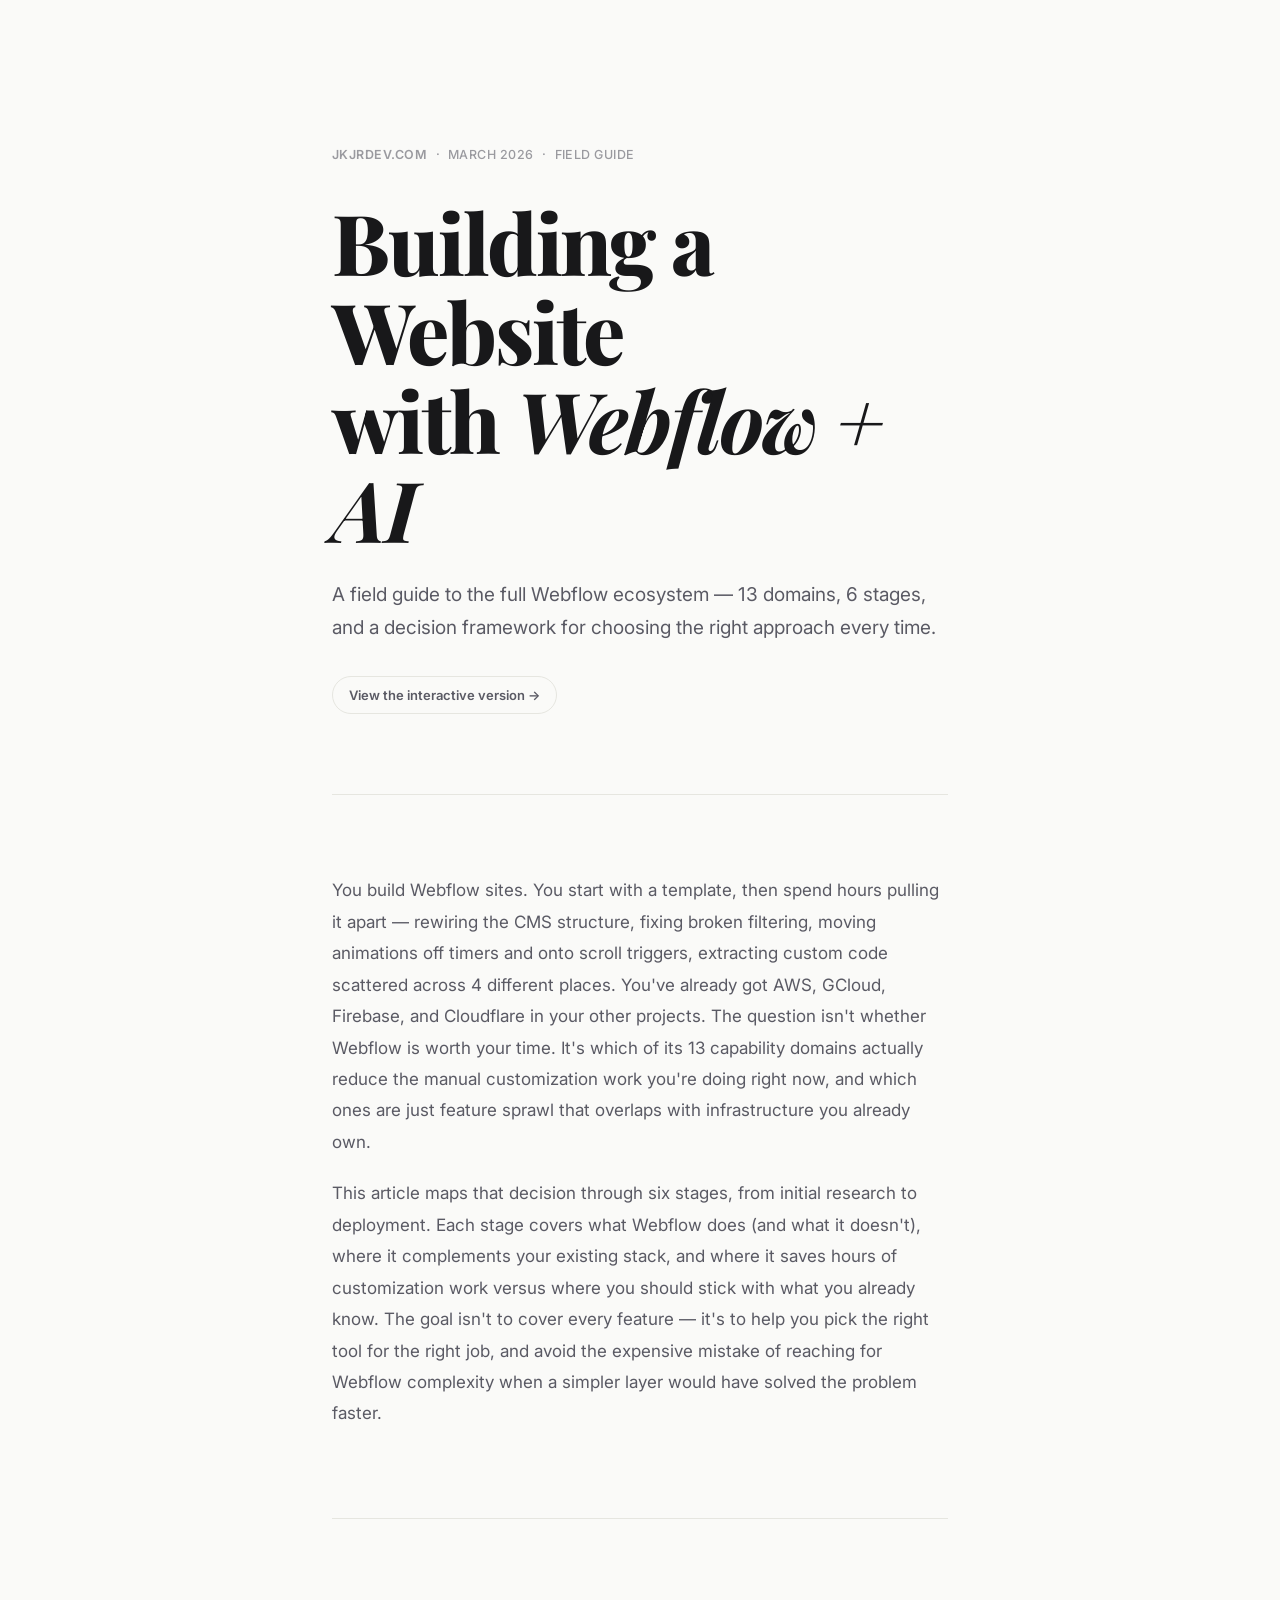
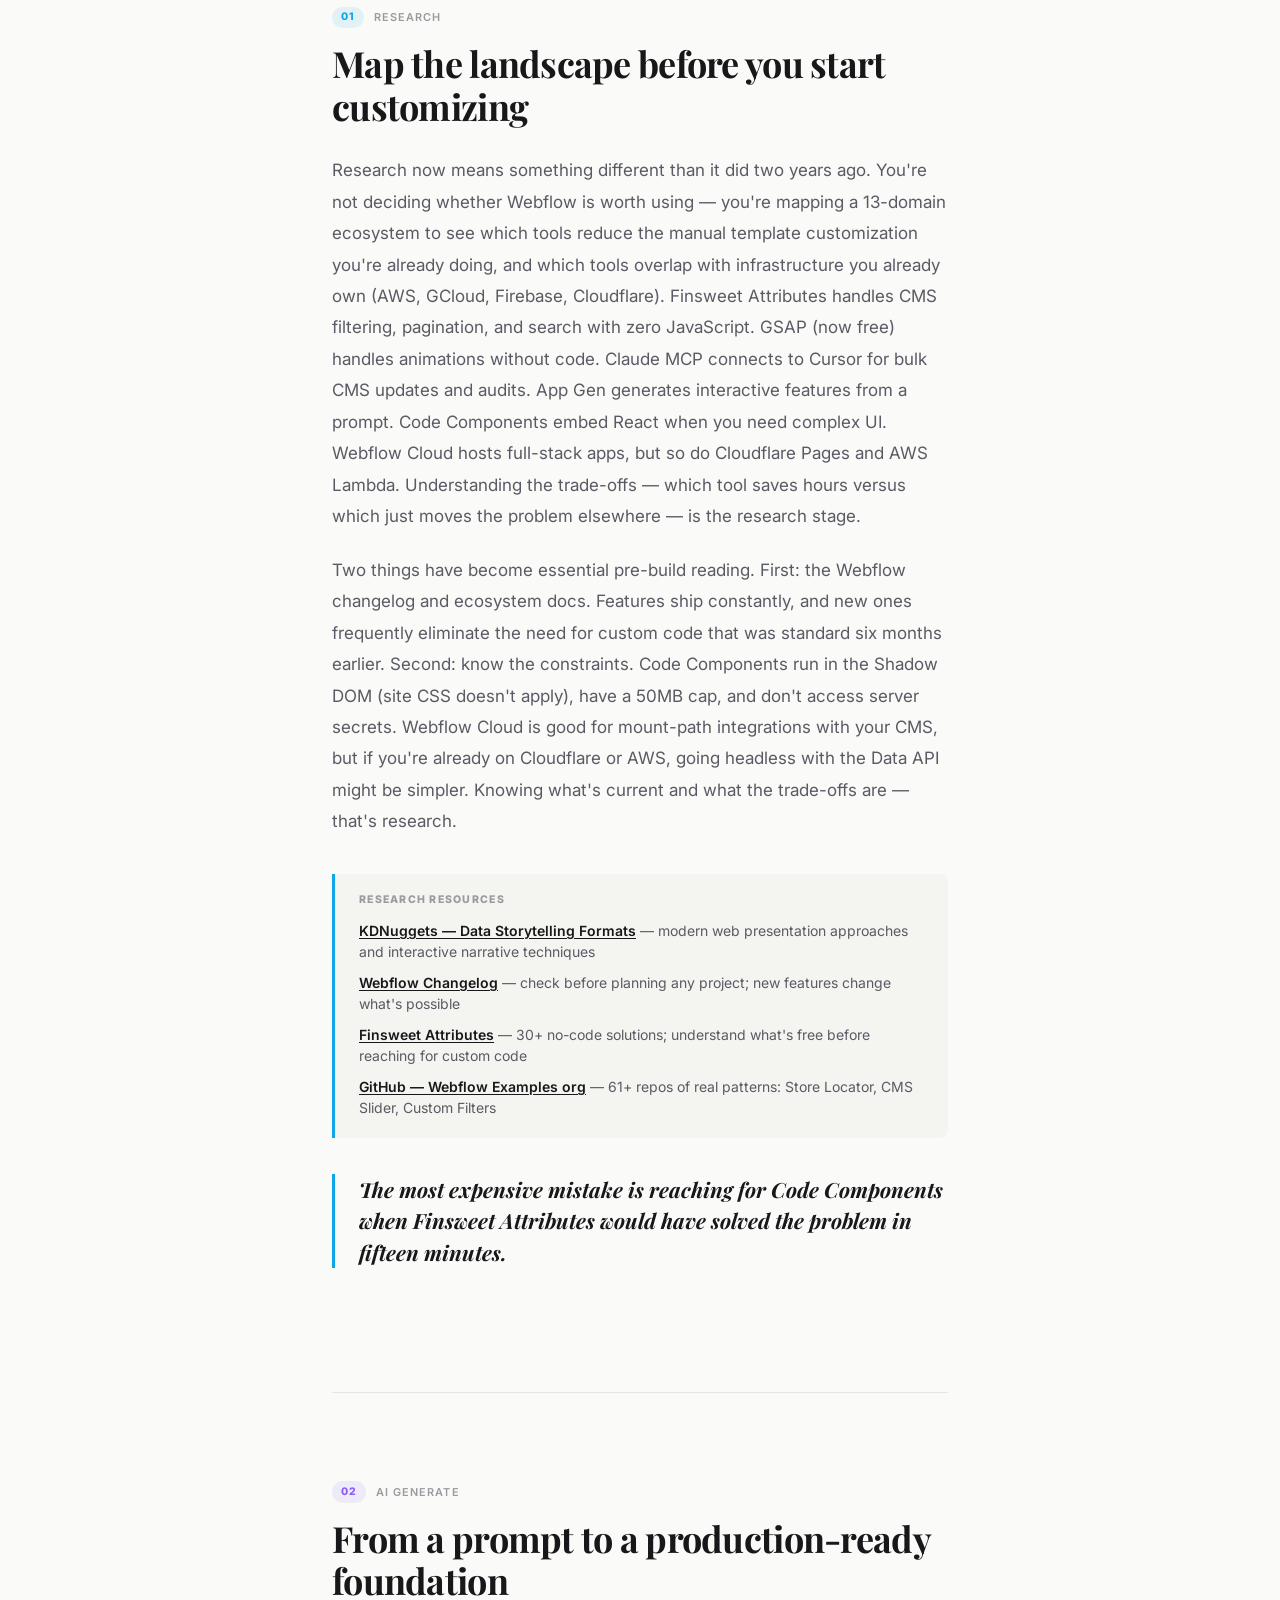
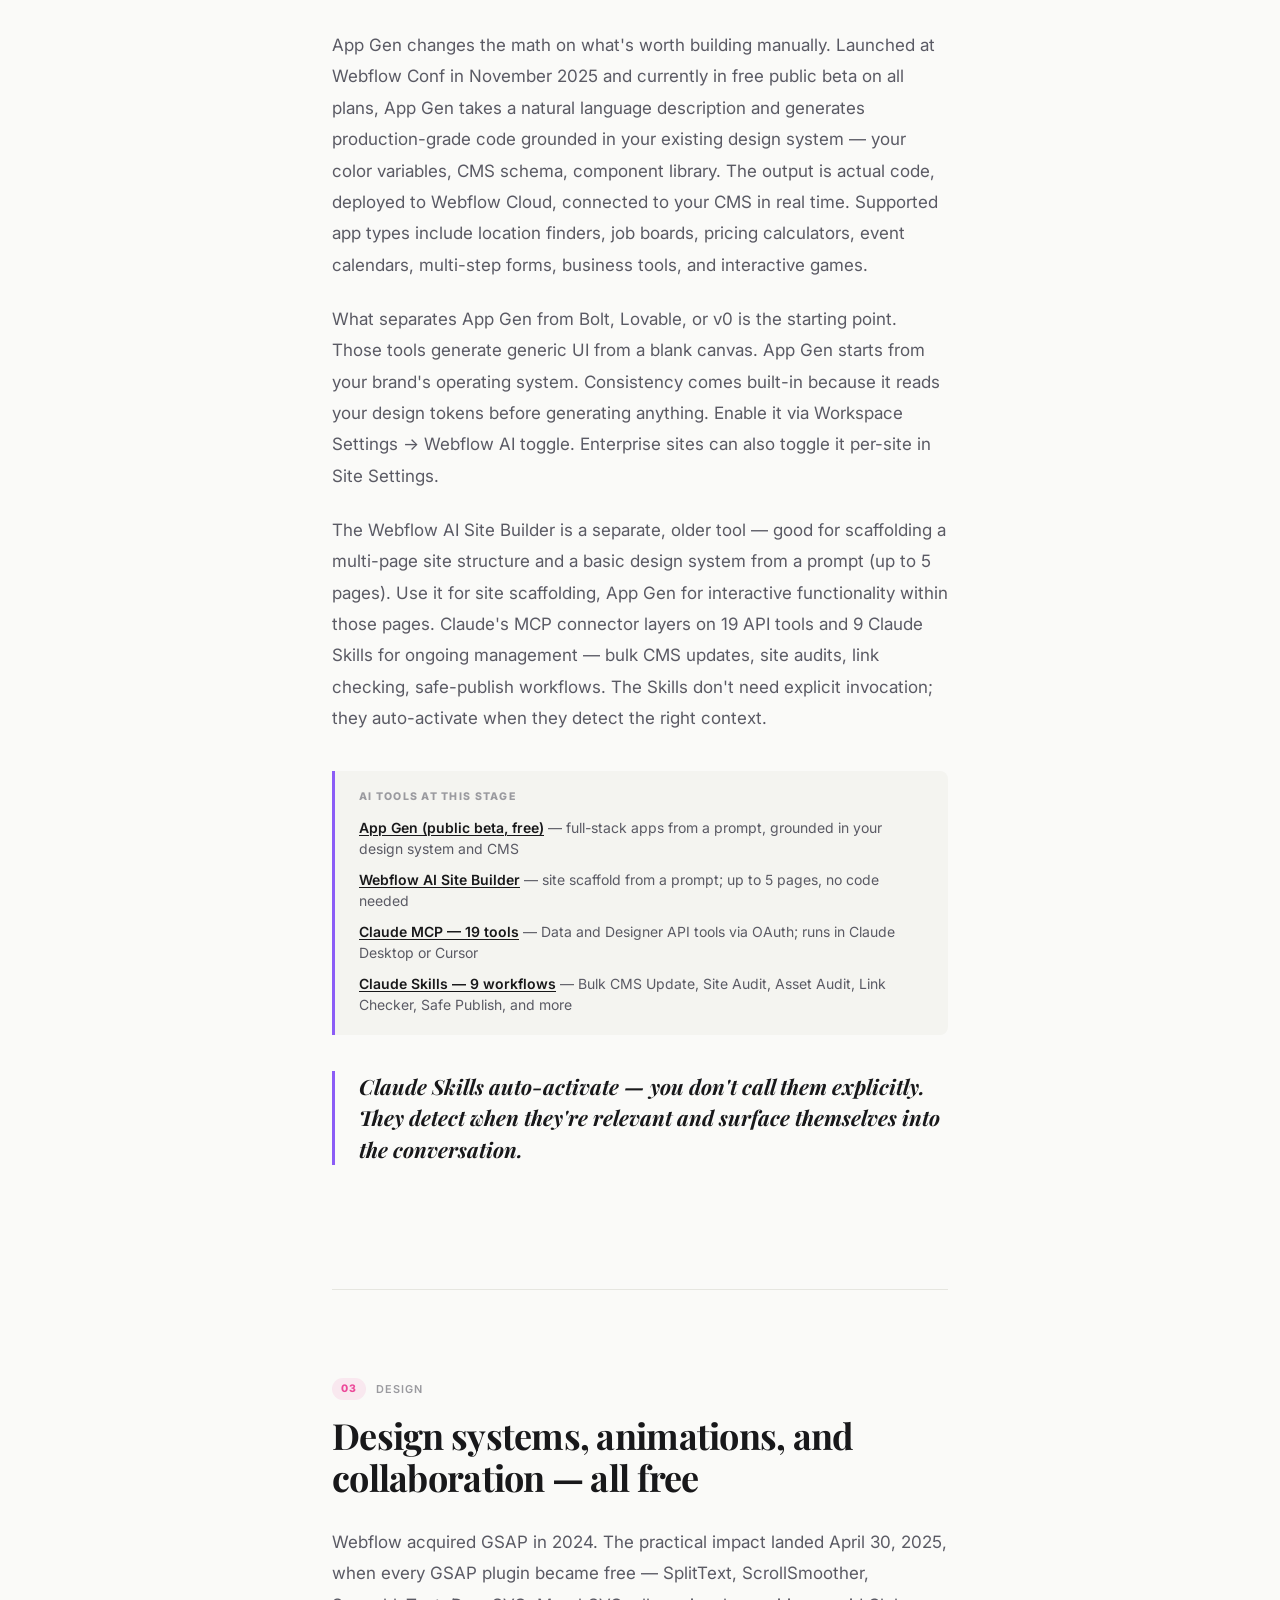
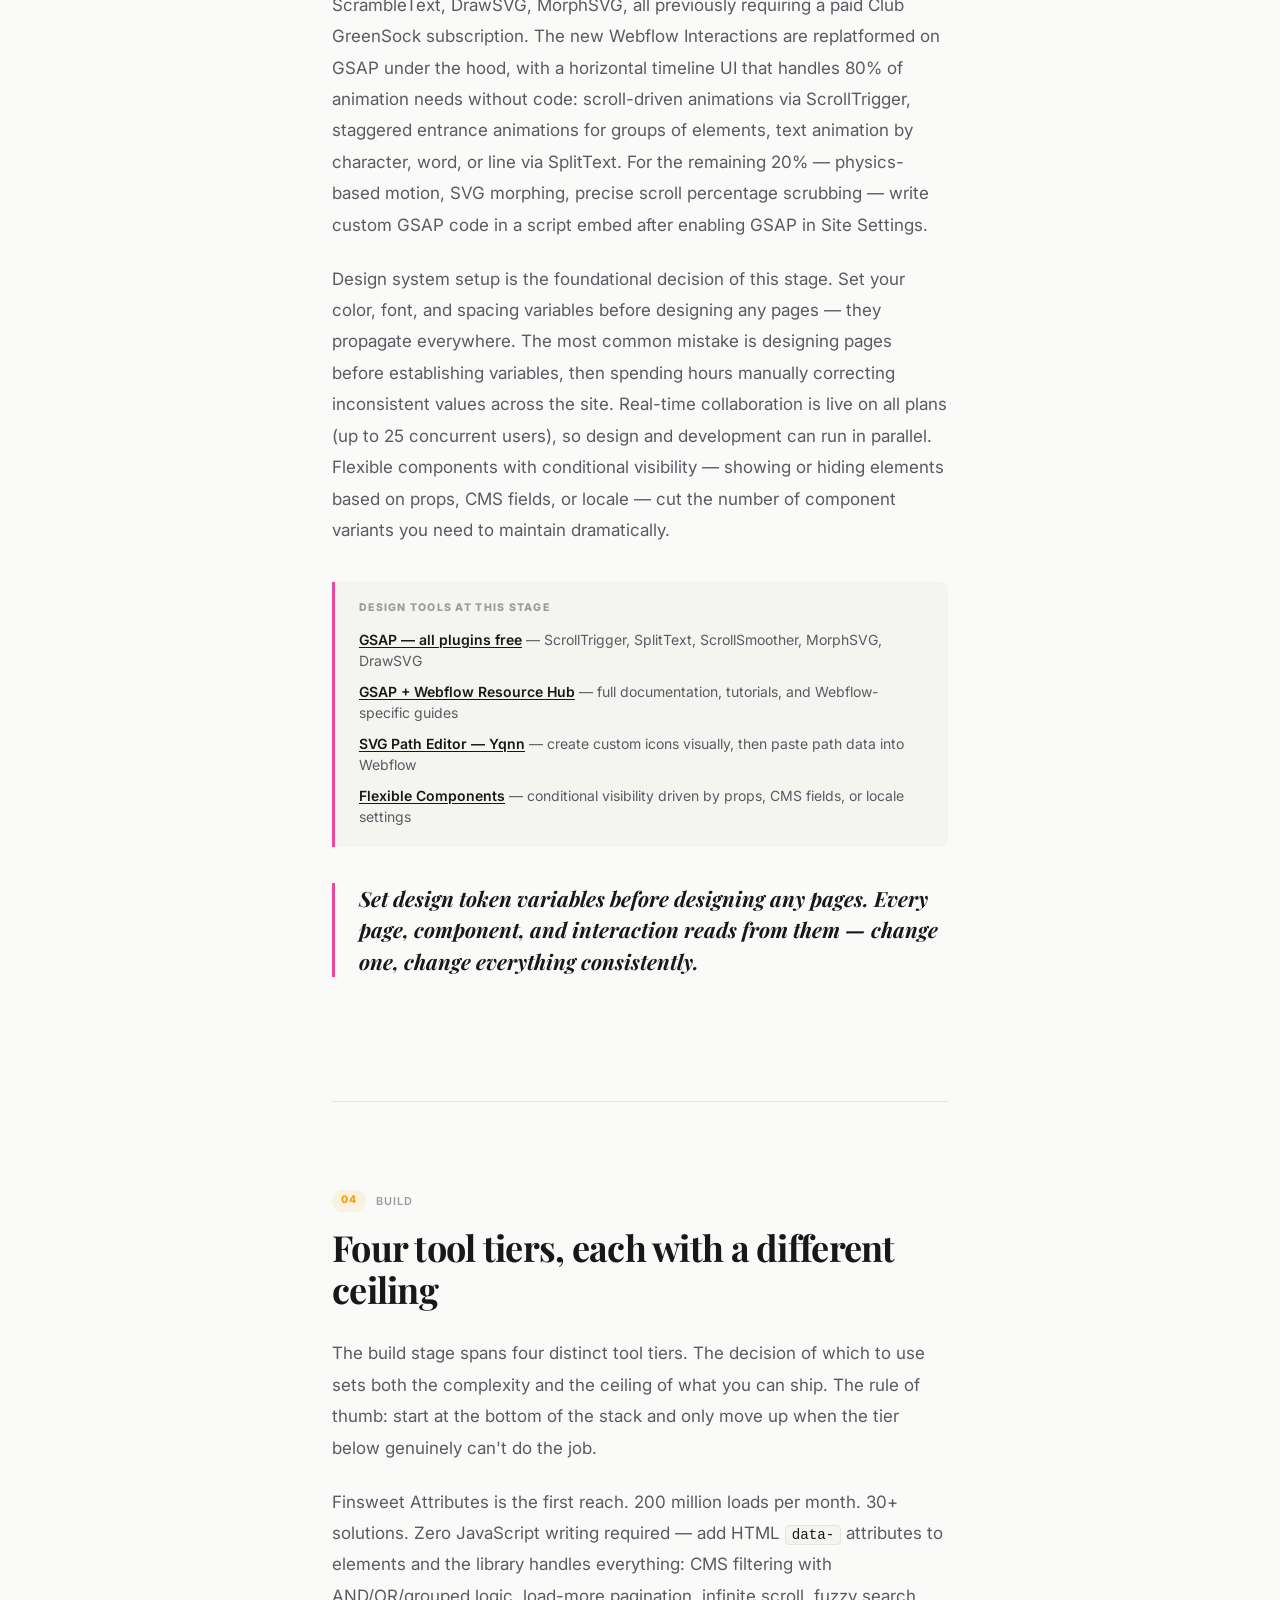
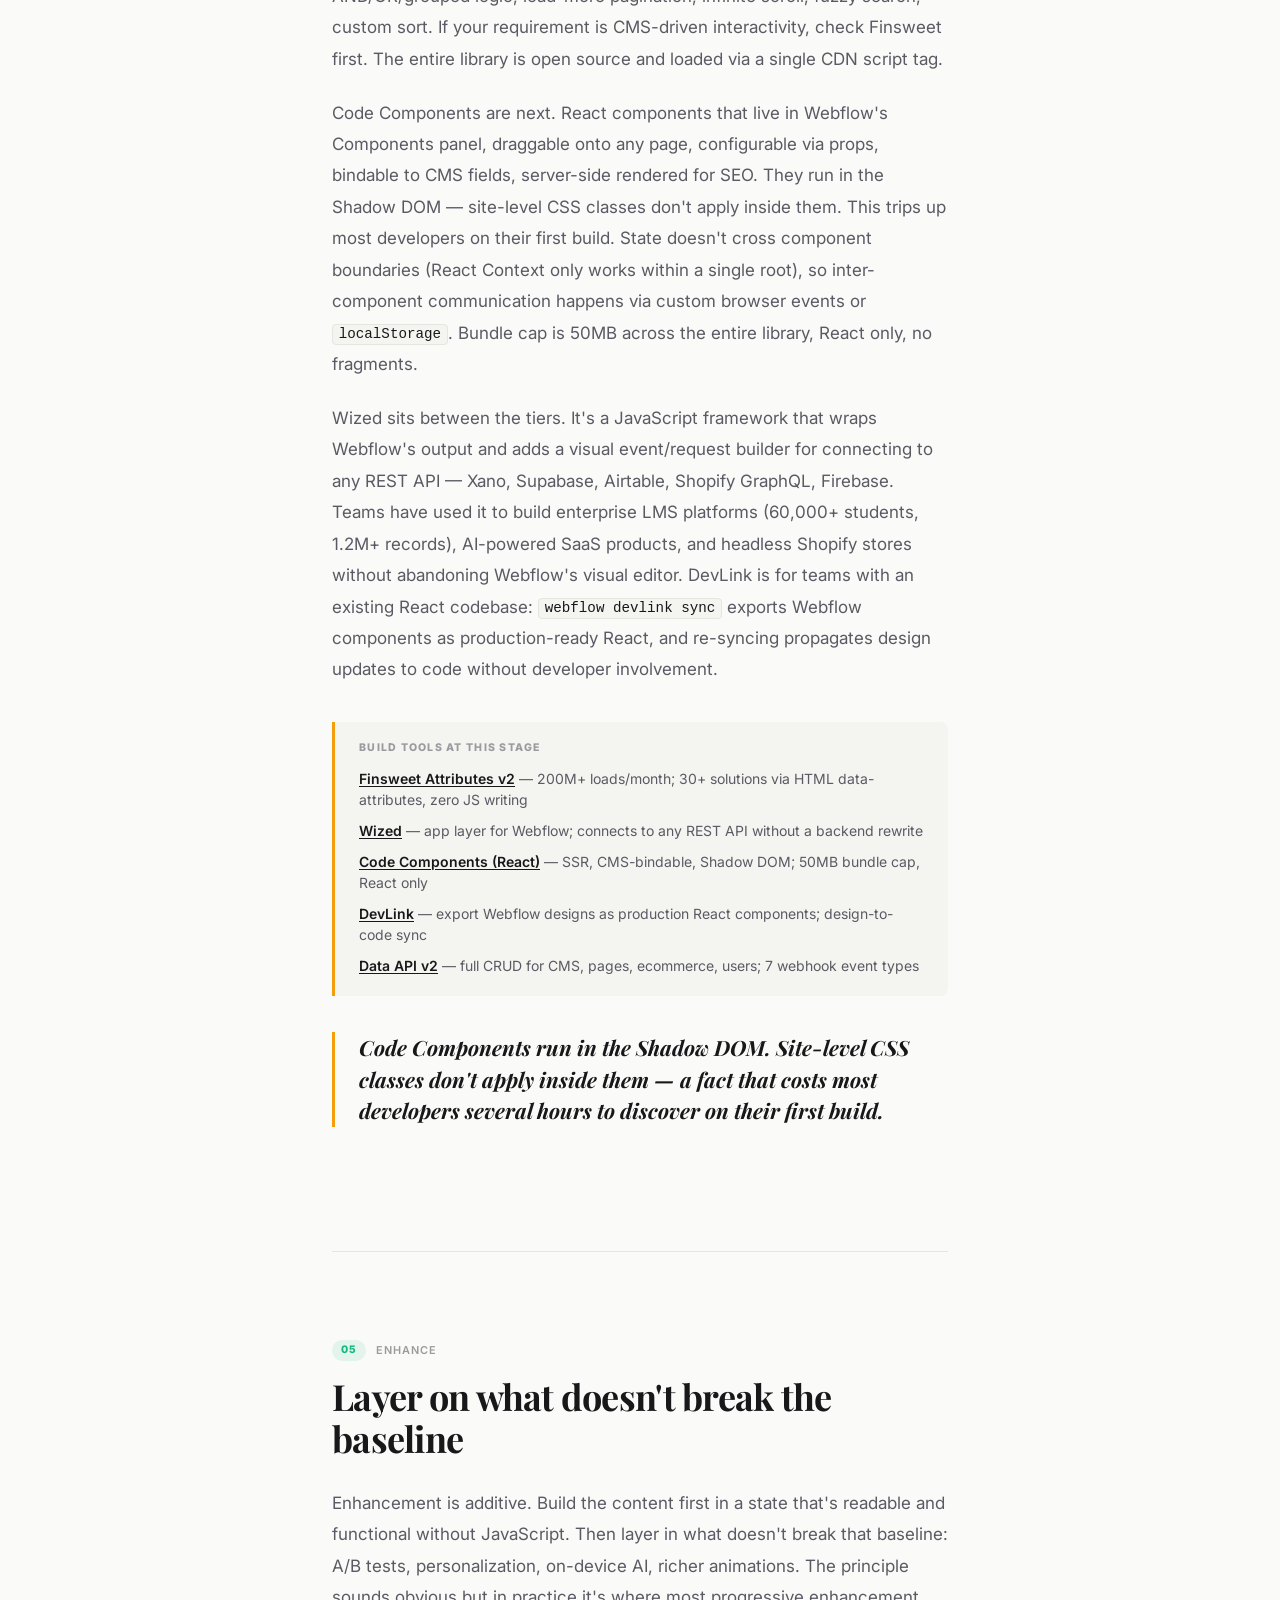
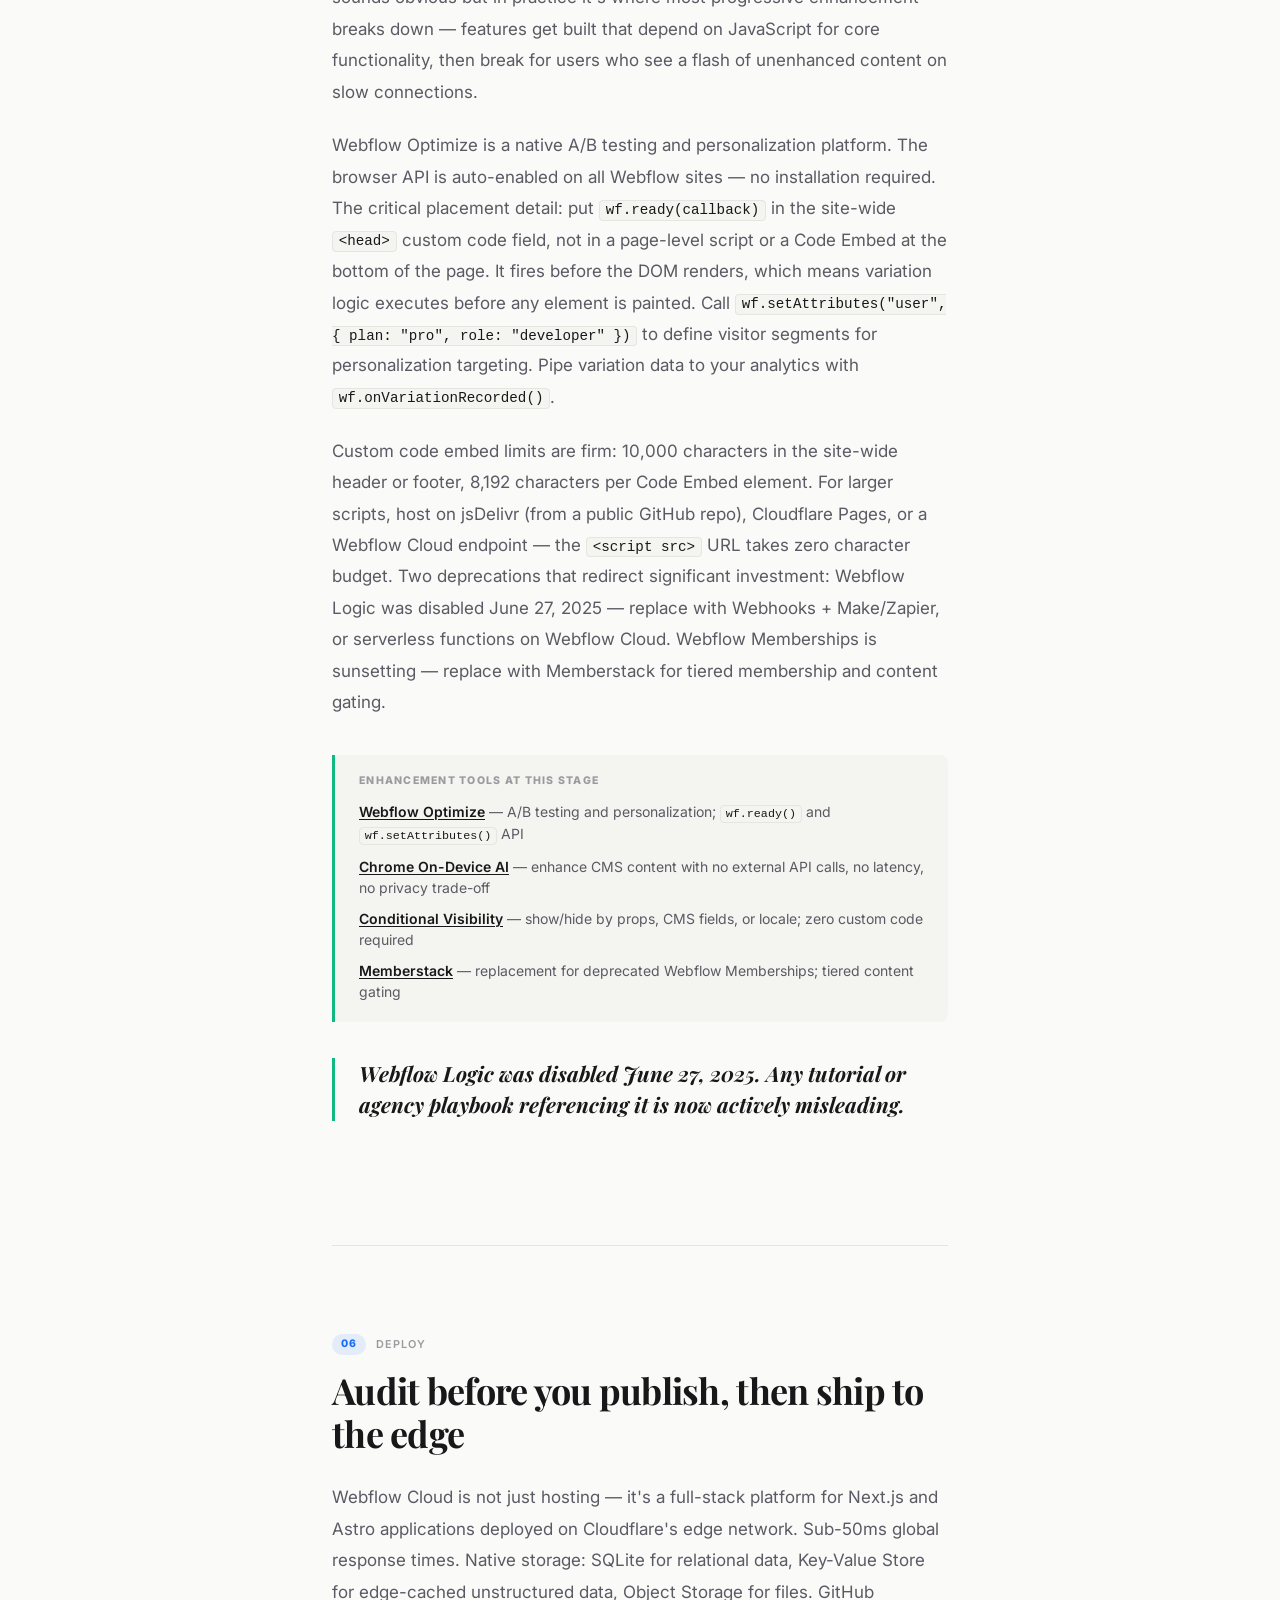
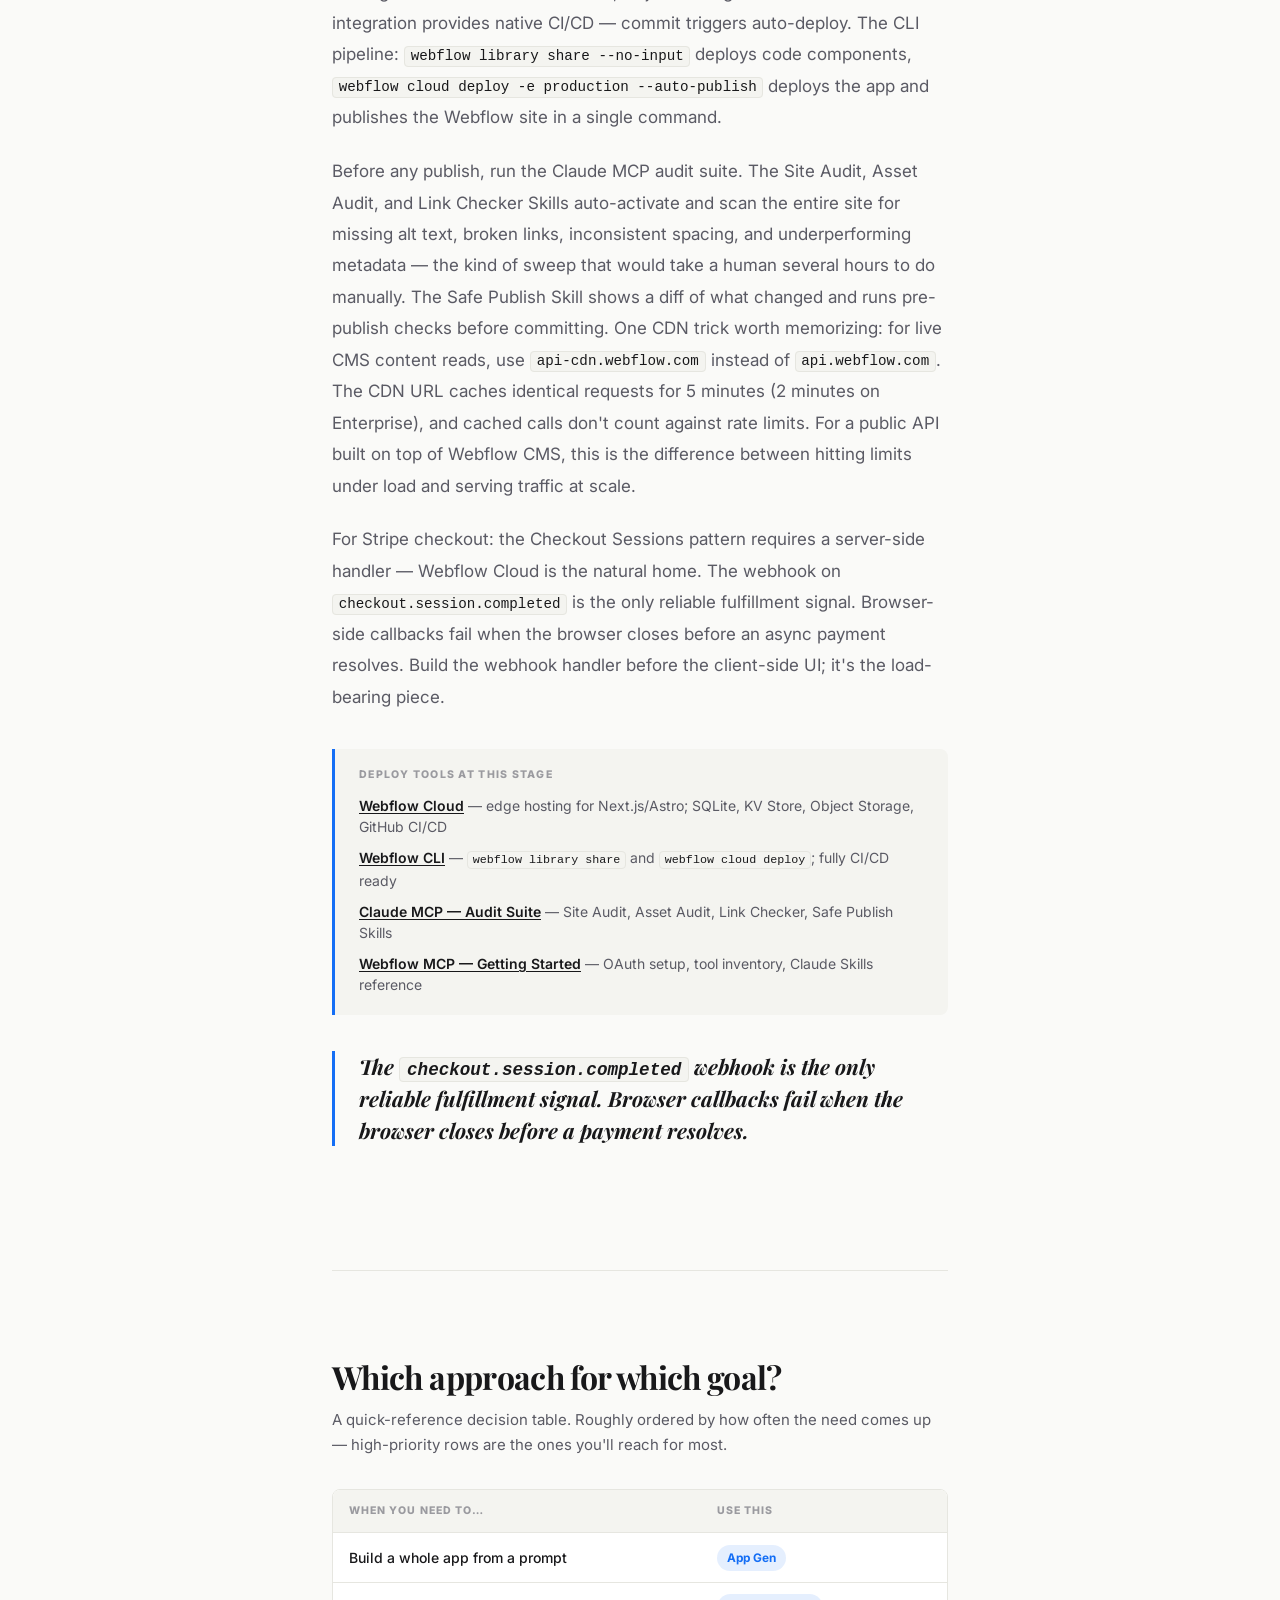
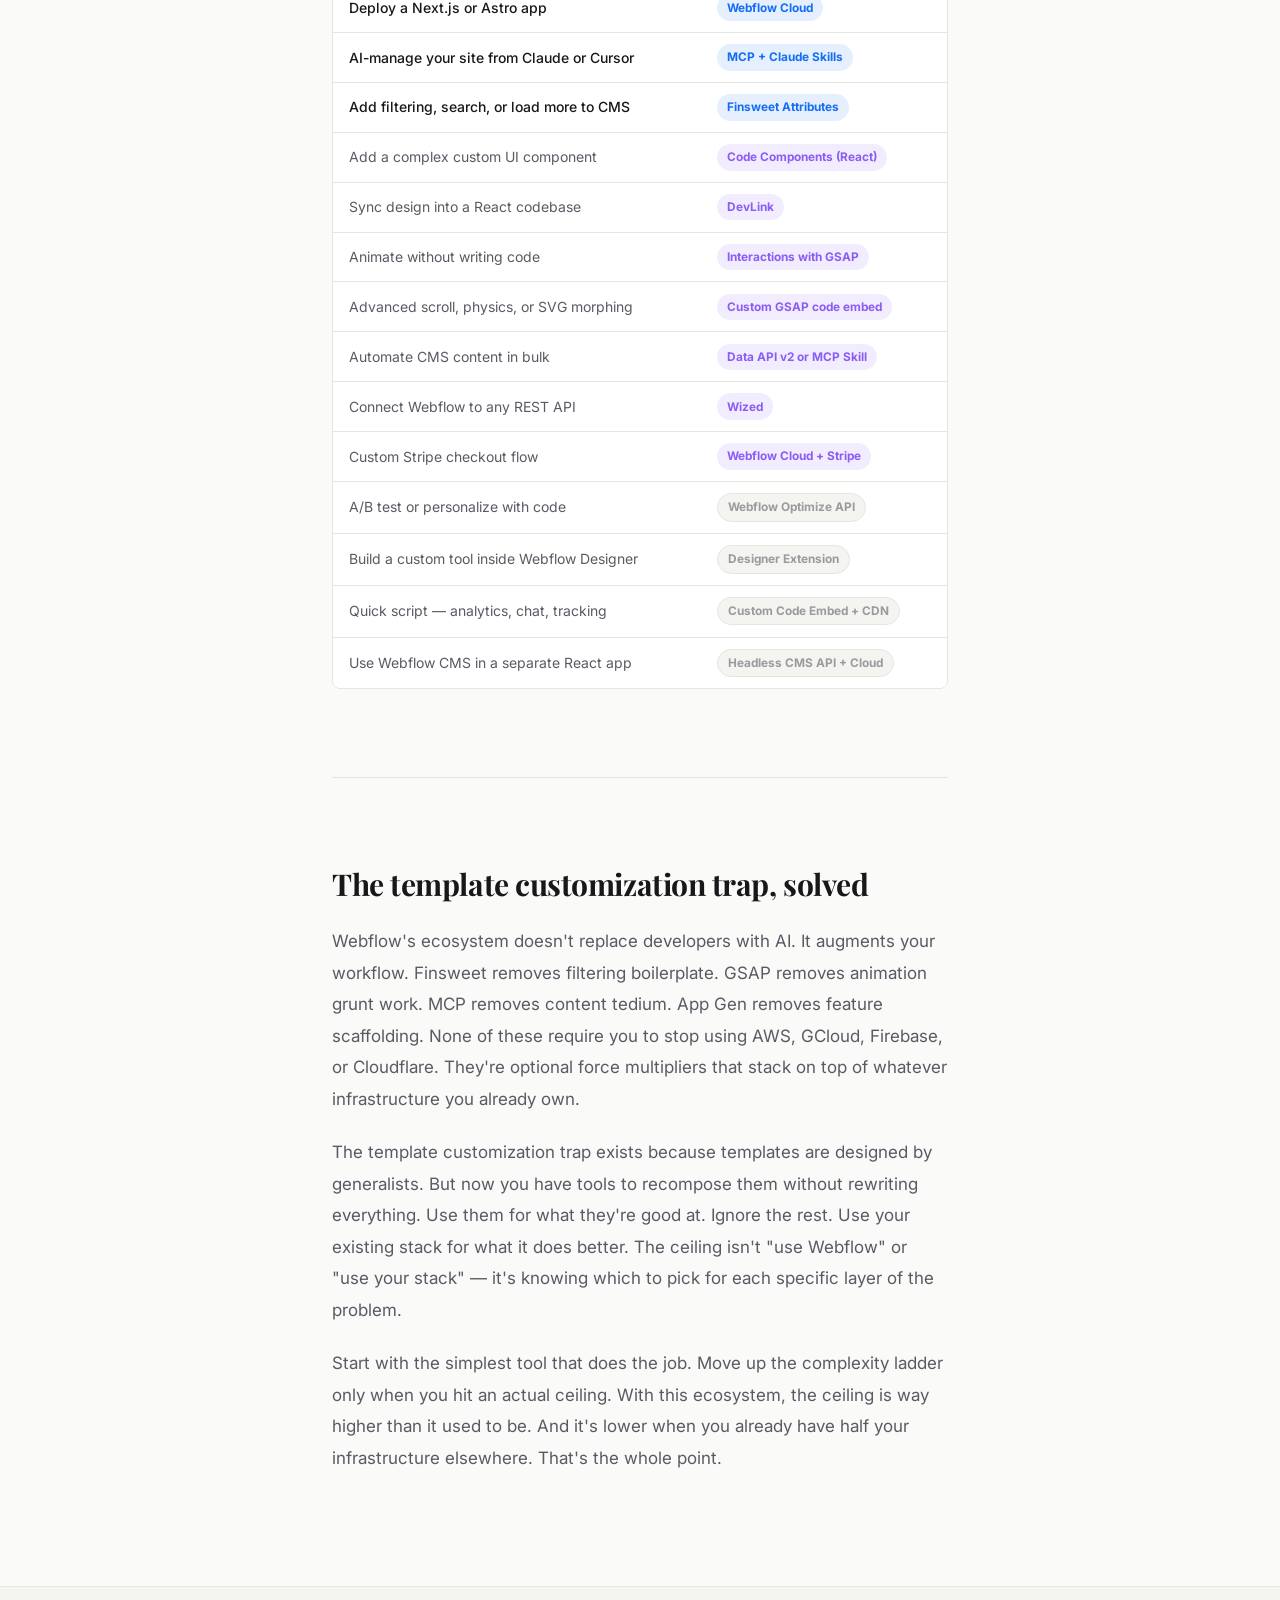
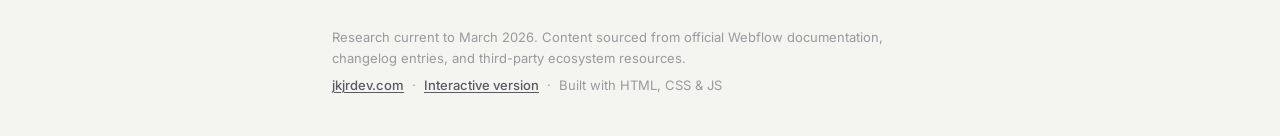
==== commit 7aae3a64: "Add blog article and tailor project for full-stack developers - Add article.md: 1000-word blog evalu" ====
--- a/editorial.html
+++ b/editorial.html
@@ -36,8 +36,8 @@
     </header>
 
     <div class="article-intro">
-      <p>The Webflow ecosystem has quietly grown into something most developers haven't caught up with. As of early 2026, it spans 13 distinct technical domains — from App Gen, which generates full-stack interactive applications from a natural language prompt, to Webflow Cloud, which hosts Next.js and Astro apps on Cloudflare's edge with sub-50ms response times. The question of how to build a website has been replaced by a decision tree: which layer of the stack does Webflow own, which does custom code own, and what does AI generate automatically?</p>
-      <p>This article maps that decision through six stages, from initial research to deployment. Each stage corresponds to a distinct phase of thinking and a distinct set of tools. The goal isn't to cover every feature — it's to help you pick the right tool for the right job, and avoid the expensive mistake of reaching for complexity before checking whether a simpler layer would have solved the problem in fifteen minutes.</p>
+      <p>You build Webflow sites. You start with a template, then spend hours pulling it apart — rewiring the CMS structure, fixing broken filtering, moving animations off timers and onto scroll triggers, extracting custom code scattered across 4 different places. You've already got AWS, GCloud, Firebase, and Cloudflare in your other projects. The question isn't whether Webflow is worth your time. It's which of its 13 capability domains actually reduce the manual customization work you're doing right now, and which ones are just feature sprawl that overlaps with infrastructure you already own.</p>
+      <p>This article maps that decision through six stages, from initial research to deployment. Each stage covers what Webflow does (and what it doesn't), where it complements your existing stack, and where it saves hours of customization work versus where you should stick with what you already know. The goal isn't to cover every feature — it's to help you pick the right tool for the right job, and avoid the expensive mistake of reaching for Webflow complexity when a simpler layer would have solved the problem faster.</p>
     </div>
 
     <!-- ── Stage 01: Research ─────────────────────────────────────────── -->
@@ -46,10 +46,10 @@
         <span class="stage-section__num">01</span>
         <span class="stage-section__name">Research</span>
       </div>
-      <h2 class="stage-section__heading">Map the landscape before you build anything</h2>
-      <div class="stage-section__body">
-        <p>Research now means something different than it did two years ago. You're not just deciding whether to use Webflow — you're mapping a 13-domain ecosystem to determine which combination of tools fits your specific build. App Gen handles prompt-built interactive apps. Finsweet Attributes handles CMS filtering, pagination, and search with zero JavaScript. Wized connects Webflow to any REST API. Code Components embed React. Webflow Cloud hosts full-stack Next.js and Astro. Choosing the wrong tool at this stage — reaching for Code Components when Finsweet Attributes would do the job, or wiring up a custom API layer when App Gen would generate it — is the most expensive mistake you can make.</p>
-        <p>Two things have become essential pre-build reading. First: the Webflow changelog. New features ship constantly, and they frequently eliminate the need for custom code that was standard practice six months earlier. Second: the deprecation list. Webflow Logic was disabled June 27, 2025. Webflow Memberships is sunsetting. Any tutorial, StackOverflow answer, or agency documentation referencing either of these features is now misleading. Research means knowing what's current.</p>
+      <h2 class="stage-section__heading">Map the landscape before you start customizing</h2>
+      <div class="stage-section__body">
+        <p>Research now means something different than it did two years ago. You're not deciding whether Webflow is worth using — you're mapping a 13-domain ecosystem to see which tools reduce the manual template customization you're already doing, and which tools overlap with infrastructure you already own (AWS, GCloud, Firebase, Cloudflare). Finsweet Attributes handles CMS filtering, pagination, and search with zero JavaScript. GSAP (now free) handles animations without code. Claude MCP connects to Cursor for bulk CMS updates and audits. App Gen generates interactive features from a prompt. Code Components embed React when you need complex UI. Webflow Cloud hosts full-stack apps, but so do Cloudflare Pages and AWS Lambda. Understanding the trade-offs — which tool saves hours versus which just moves the problem elsewhere — is the research stage.</p>
+        <p>Two things have become essential pre-build reading. First: the Webflow changelog and ecosystem docs. Features ship constantly, and new ones frequently eliminate the need for custom code that was standard six months earlier. Second: know the constraints. Code Components run in the Shadow DOM (site CSS doesn't apply), have a 50MB cap, and don't access server secrets. Webflow Cloud is good for mount-path integrations with your CMS, but if you're already on Cloudflare or AWS, going headless with the Data API might be simpler. Knowing what's current and what the trade-offs are — that's research.</p>
 
         <aside class="stage-aside">
           <h3 class="stage-aside__heading">Research resources</h3>
@@ -288,10 +288,10 @@
 
     <!-- ── Closing ────────────────────────────────────────────────────── -->
     <section id="closing" class="closing-section">
-      <h2 class="closing-section__heading">Why this page is built with vanilla HTML, CSS, and JavaScript</h2>
-      <p>The <a href="index.html">interactive version of this article</a> uses HTML, CSS, and JavaScript with zero dependencies, no build step, and no framework. This version adds one: a Google Fonts stylesheet for editorial typography. Neither uses React, a bundler, or a CSS preprocessor.</p>
-      <p>That's a deliberate argument. A polished, accessible, interactive experience doesn't require a framework. It requires understanding the platform. <code>IntersectionObserver</code> handles scroll tracking. CSS custom properties handle theming. CSS Grid and Flexbox handle layout. The Webflow ecosystem — App Gen, Code Components, Finsweet, Wized, Webflow Cloud — is the layer you reach for when native web tech genuinely isn't enough. Not before.</p>
-      <p>The decision framework applies to web development generally, not just to Webflow. Start with the simplest tool that does the job. Move up the complexity ladder only when you hit an actual ceiling. The ceiling is higher than most developers assume it is.</p>
+      <h2 class="closing-section__heading">The template customization trap, solved</h2>
+      <p>Webflow's ecosystem doesn't replace developers with AI. It augments your workflow. Finsweet removes filtering boilerplate. GSAP removes animation grunt work. MCP removes content tedium. App Gen removes feature scaffolding. None of these require you to stop using AWS, GCloud, Firebase, or Cloudflare. They're optional force multipliers that stack on top of whatever infrastructure you already own.</p>
+      <p>The template customization trap exists because templates are designed by generalists. But now you have tools to recompose them without rewriting everything. Use them for what they're good at. Ignore the rest. Use your existing stack for what it does better. The ceiling isn't "use Webflow" or "use your stack" — it's knowing which to pick for each specific layer of the problem.</p>
+      <p>Start with the simplest tool that does the job. Move up the complexity ladder only when you hit an actual ceiling. With this ecosystem, the ceiling is way higher than it used to be. And it's lower when you already have half your infrastructure elsewhere. That's the whole point.</p>
     </section>
 
   </article>
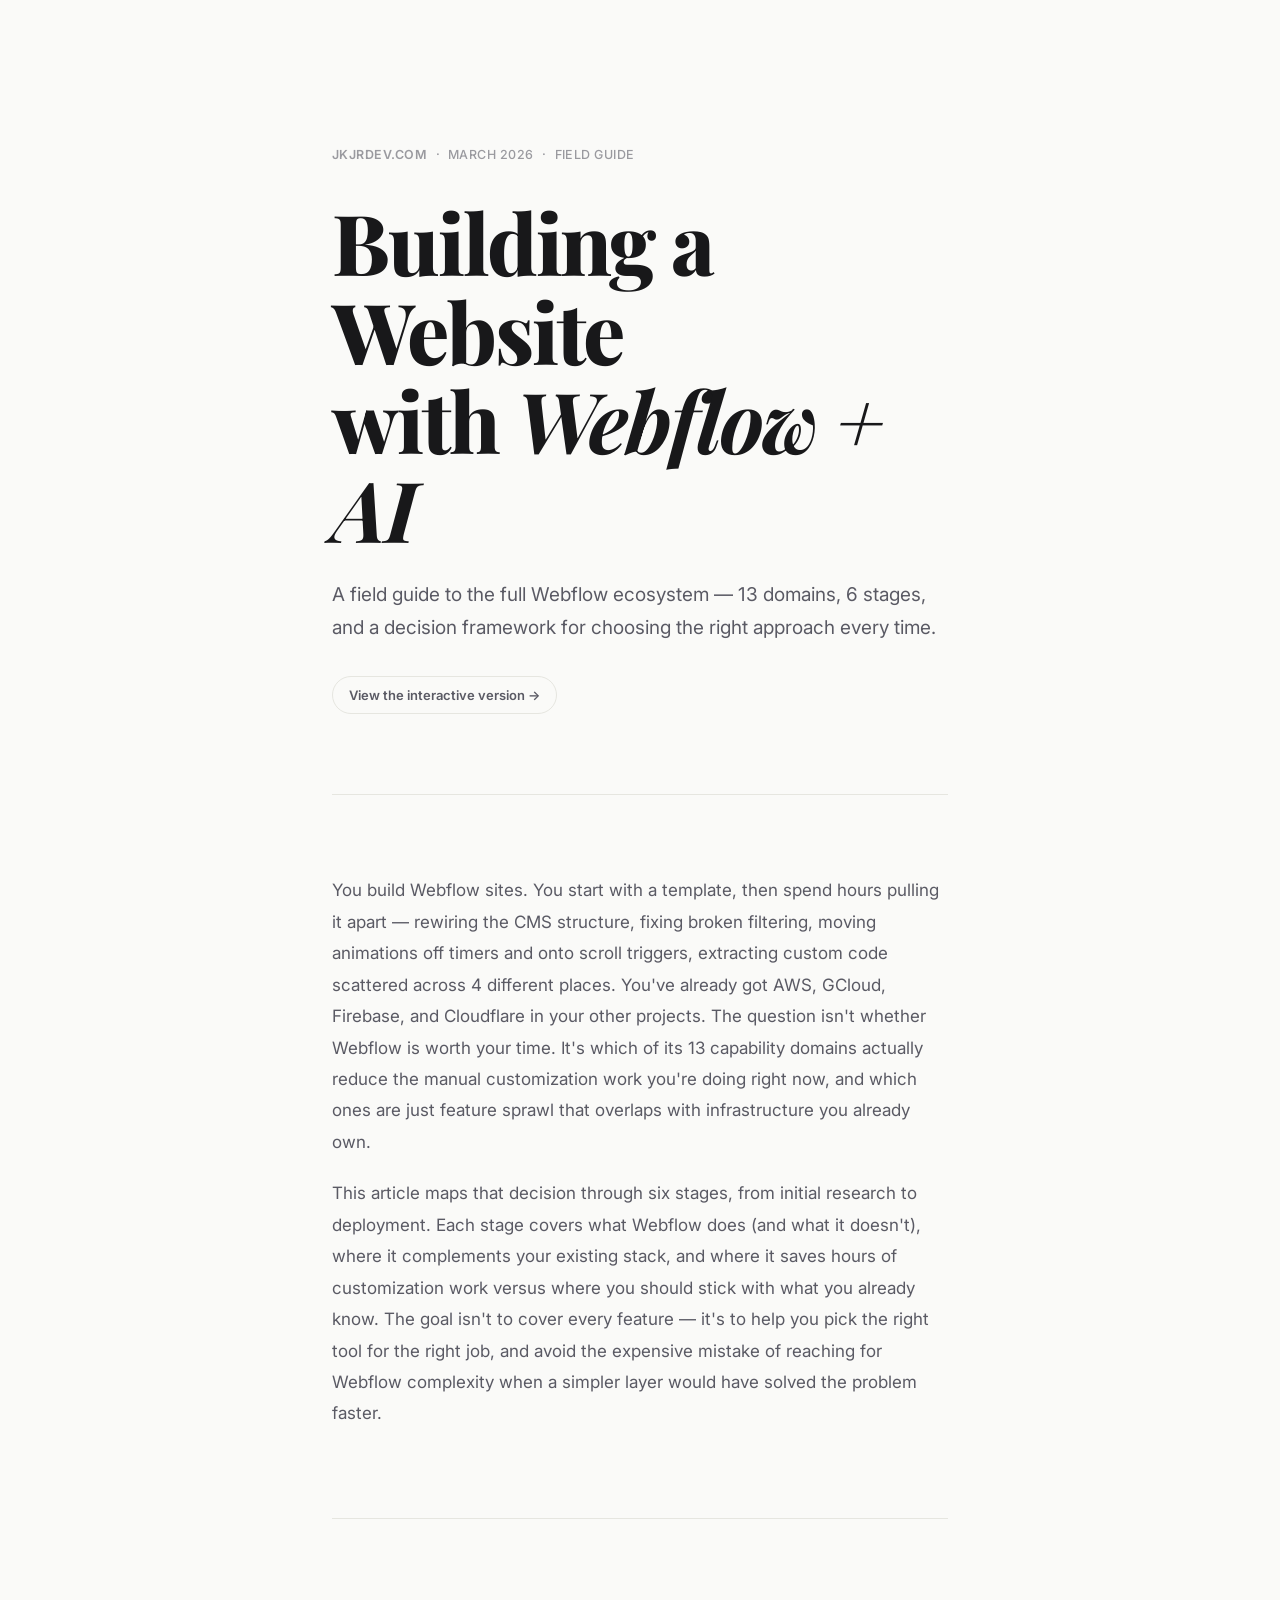
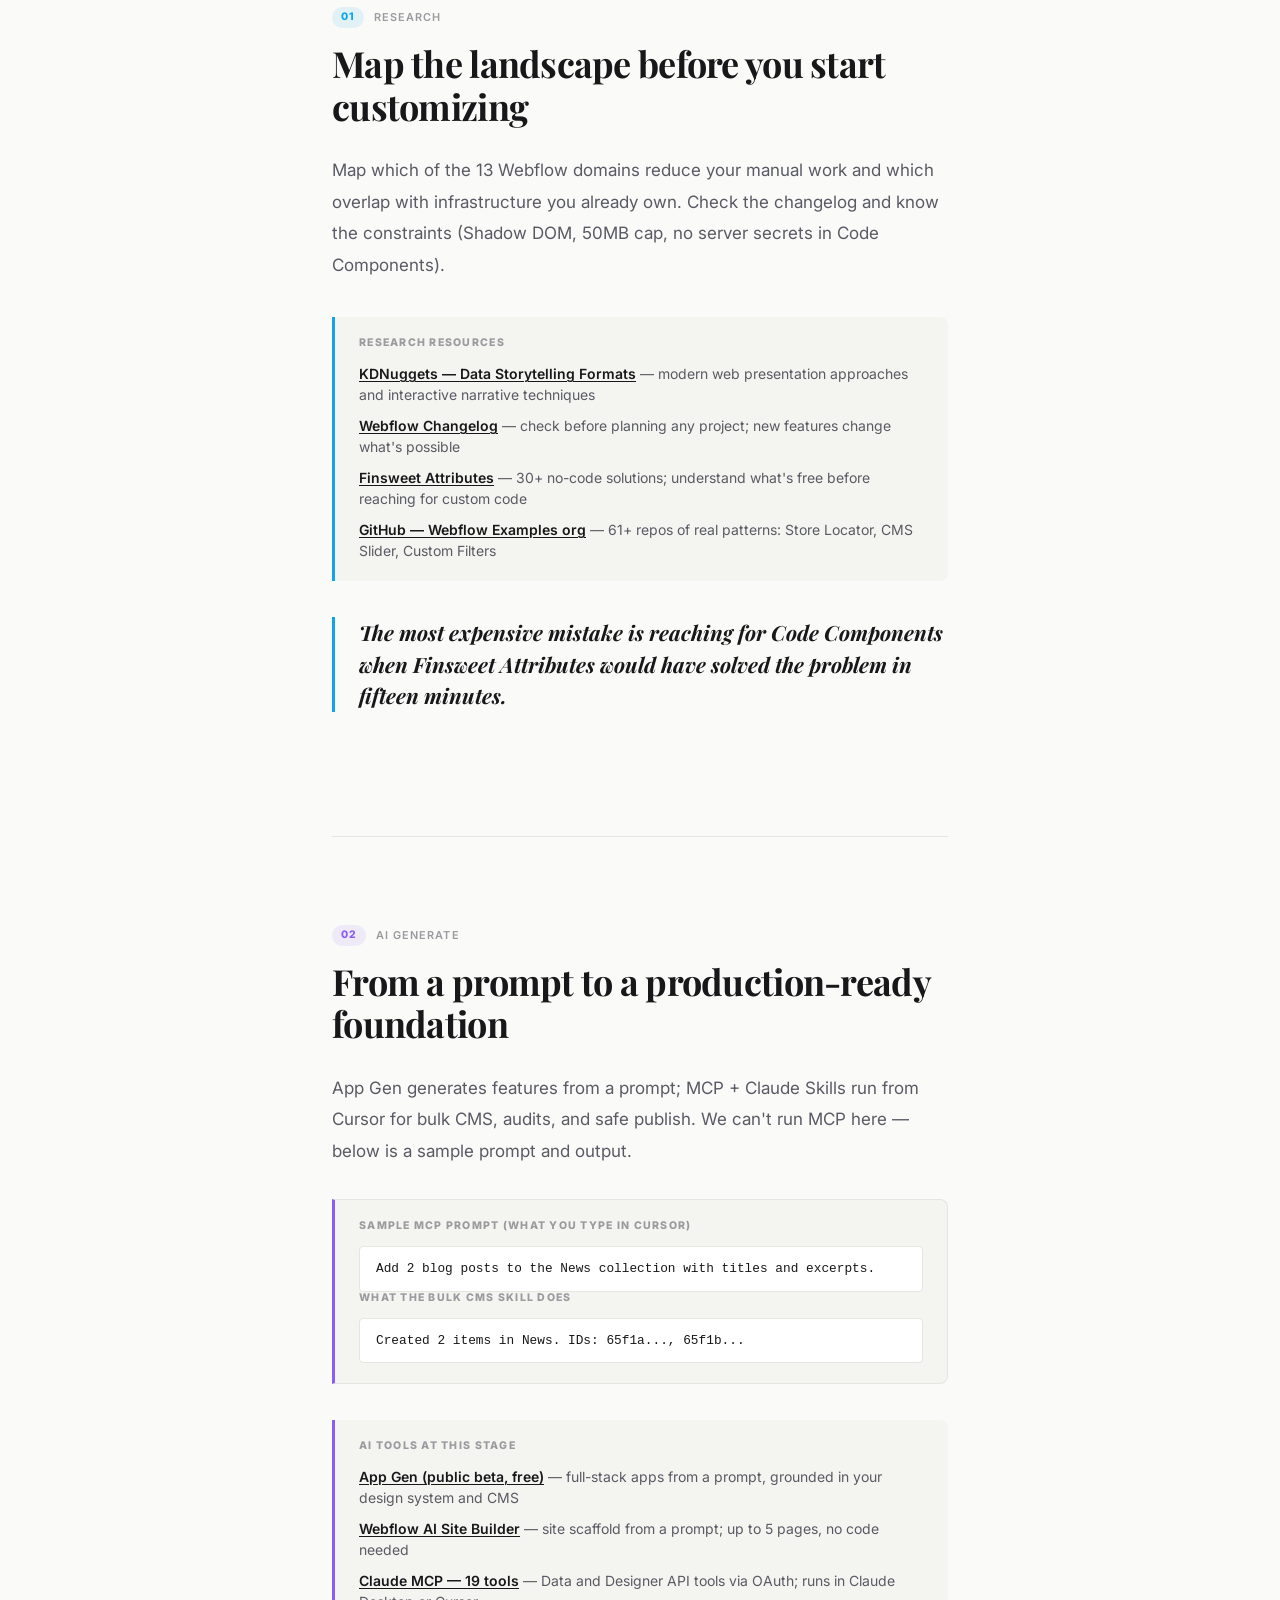
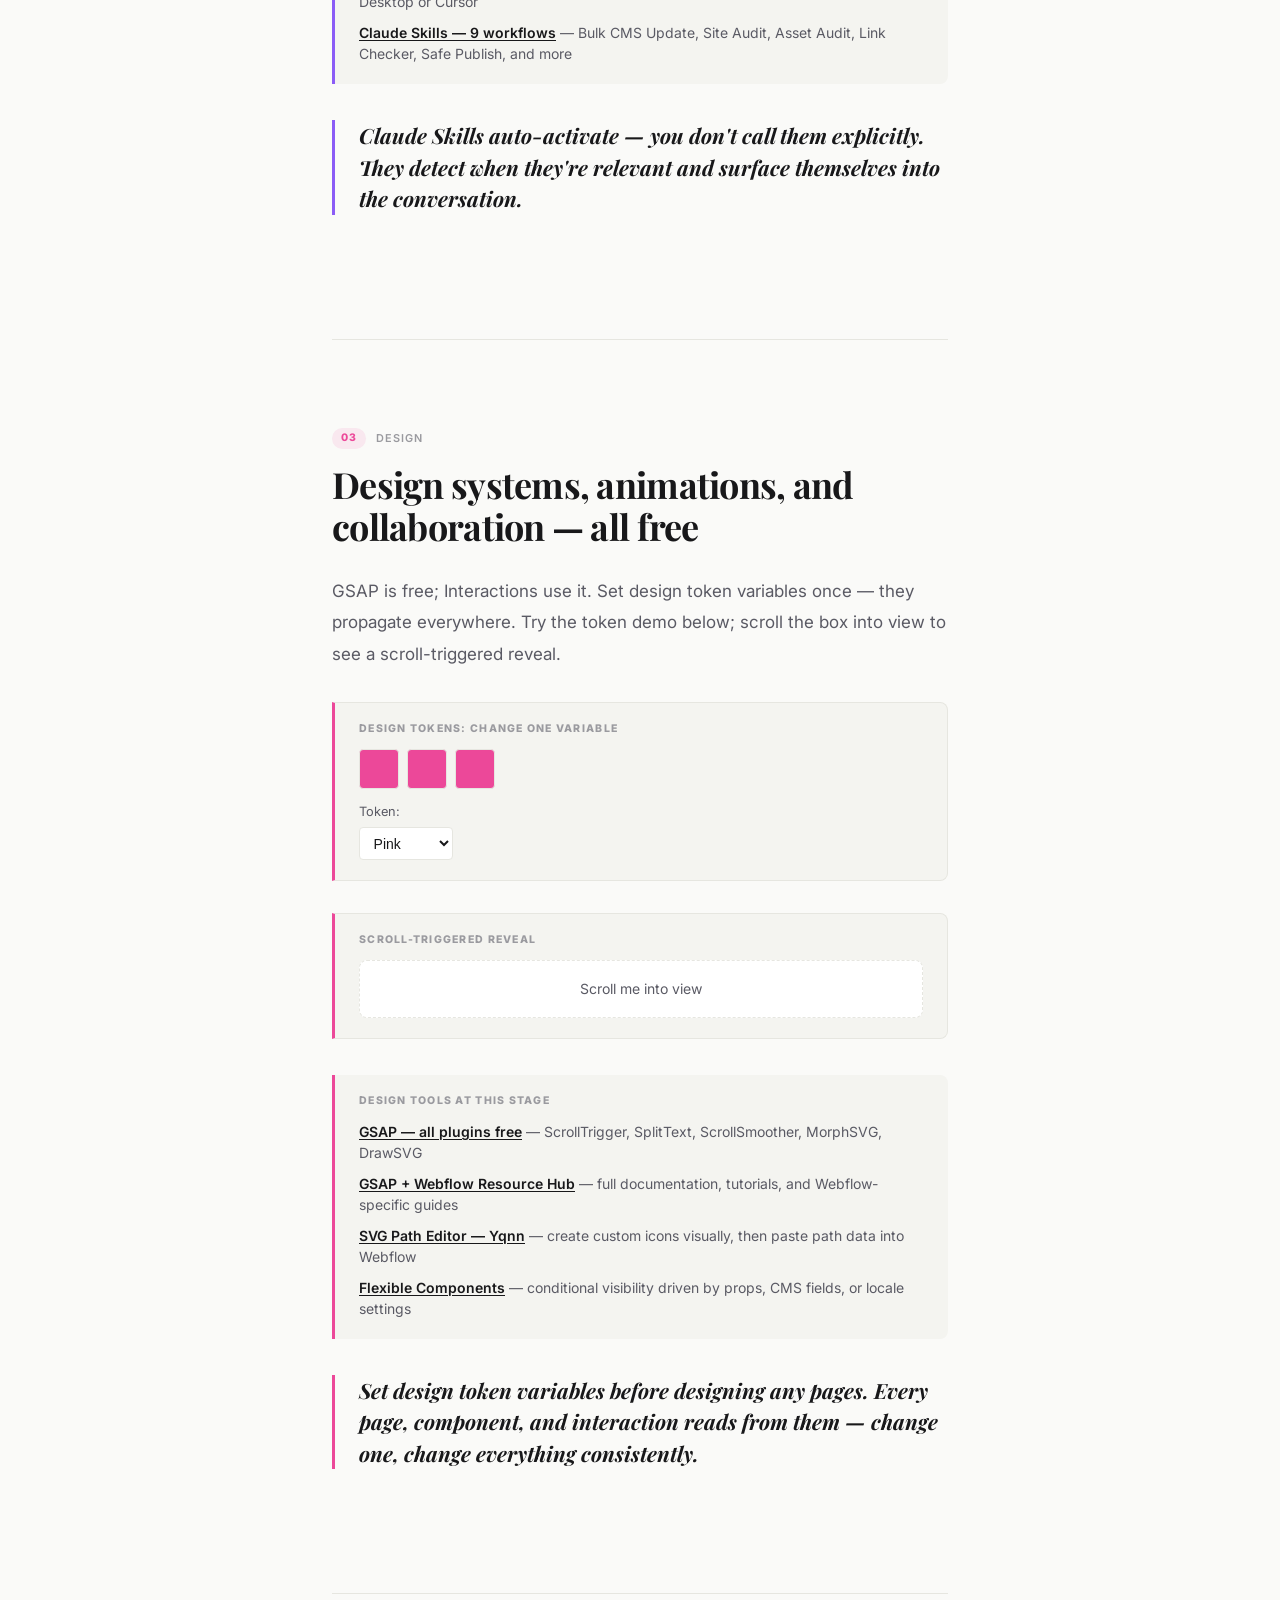
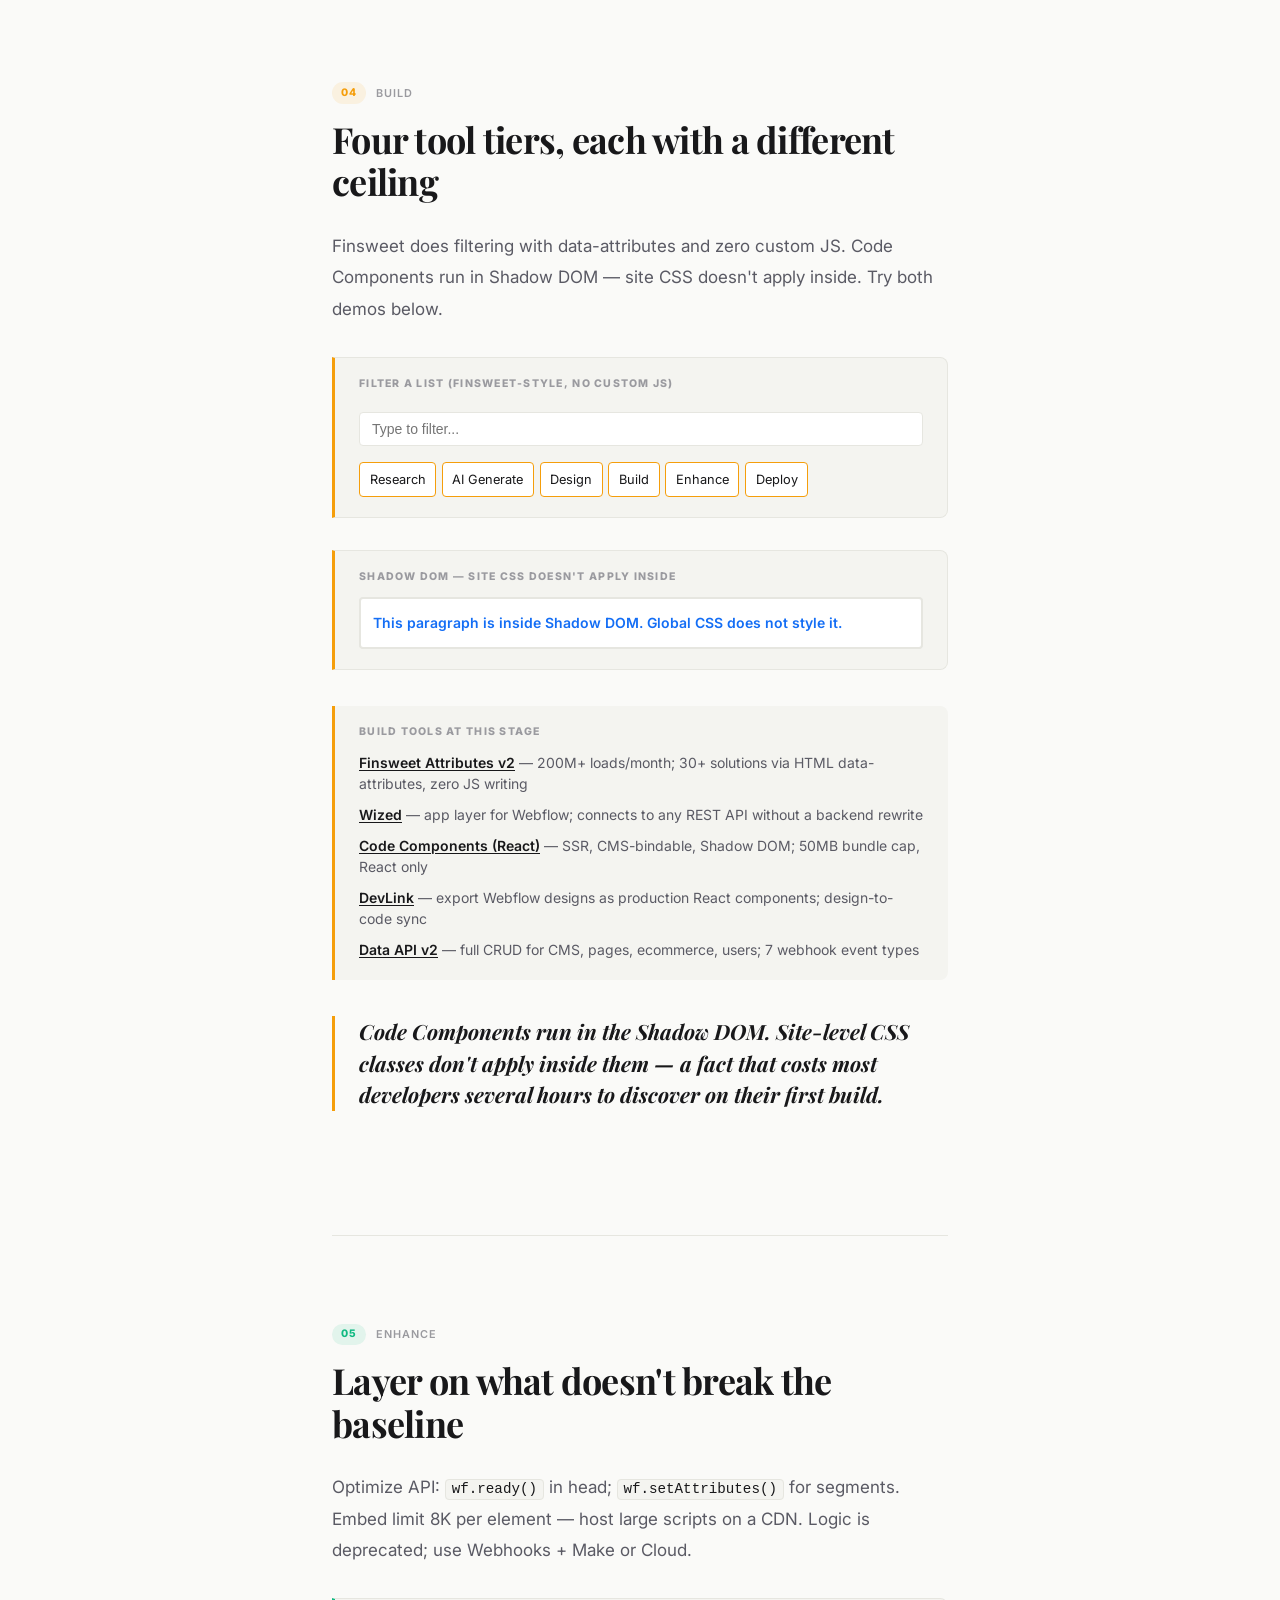
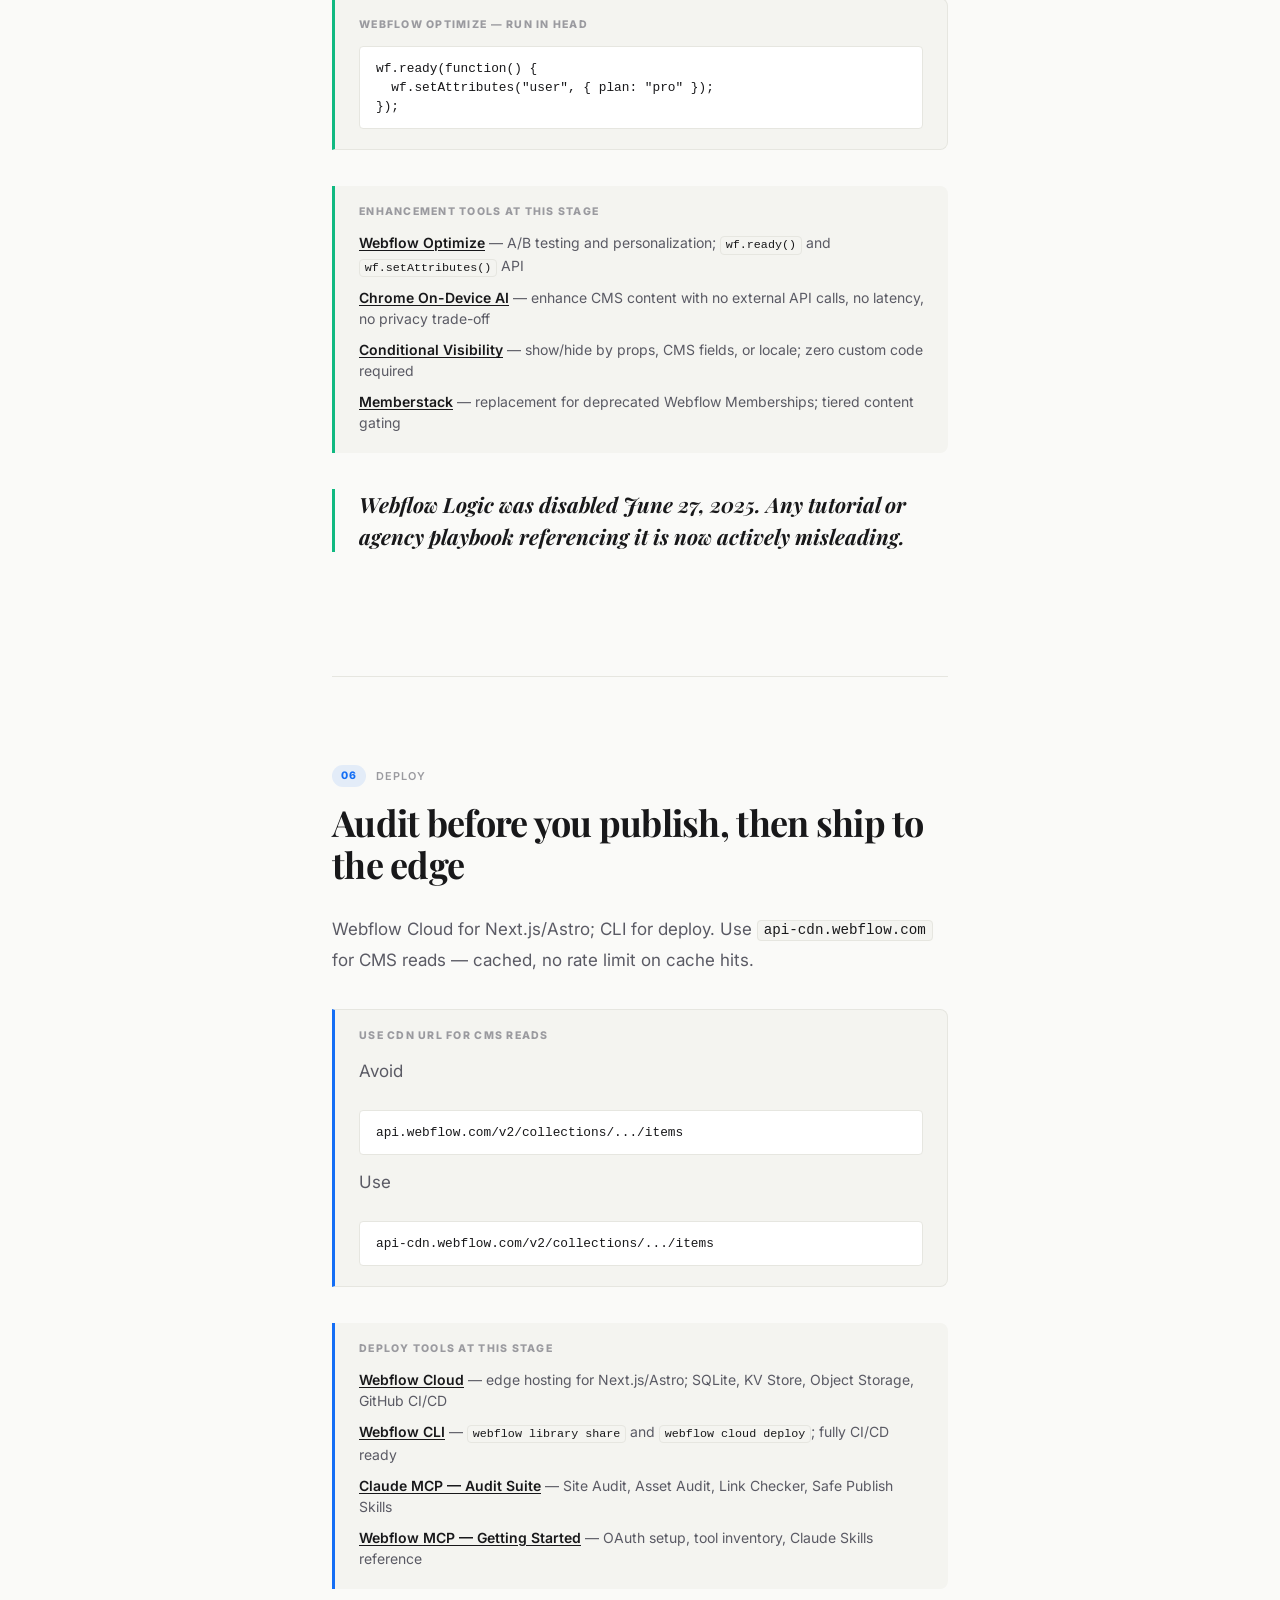
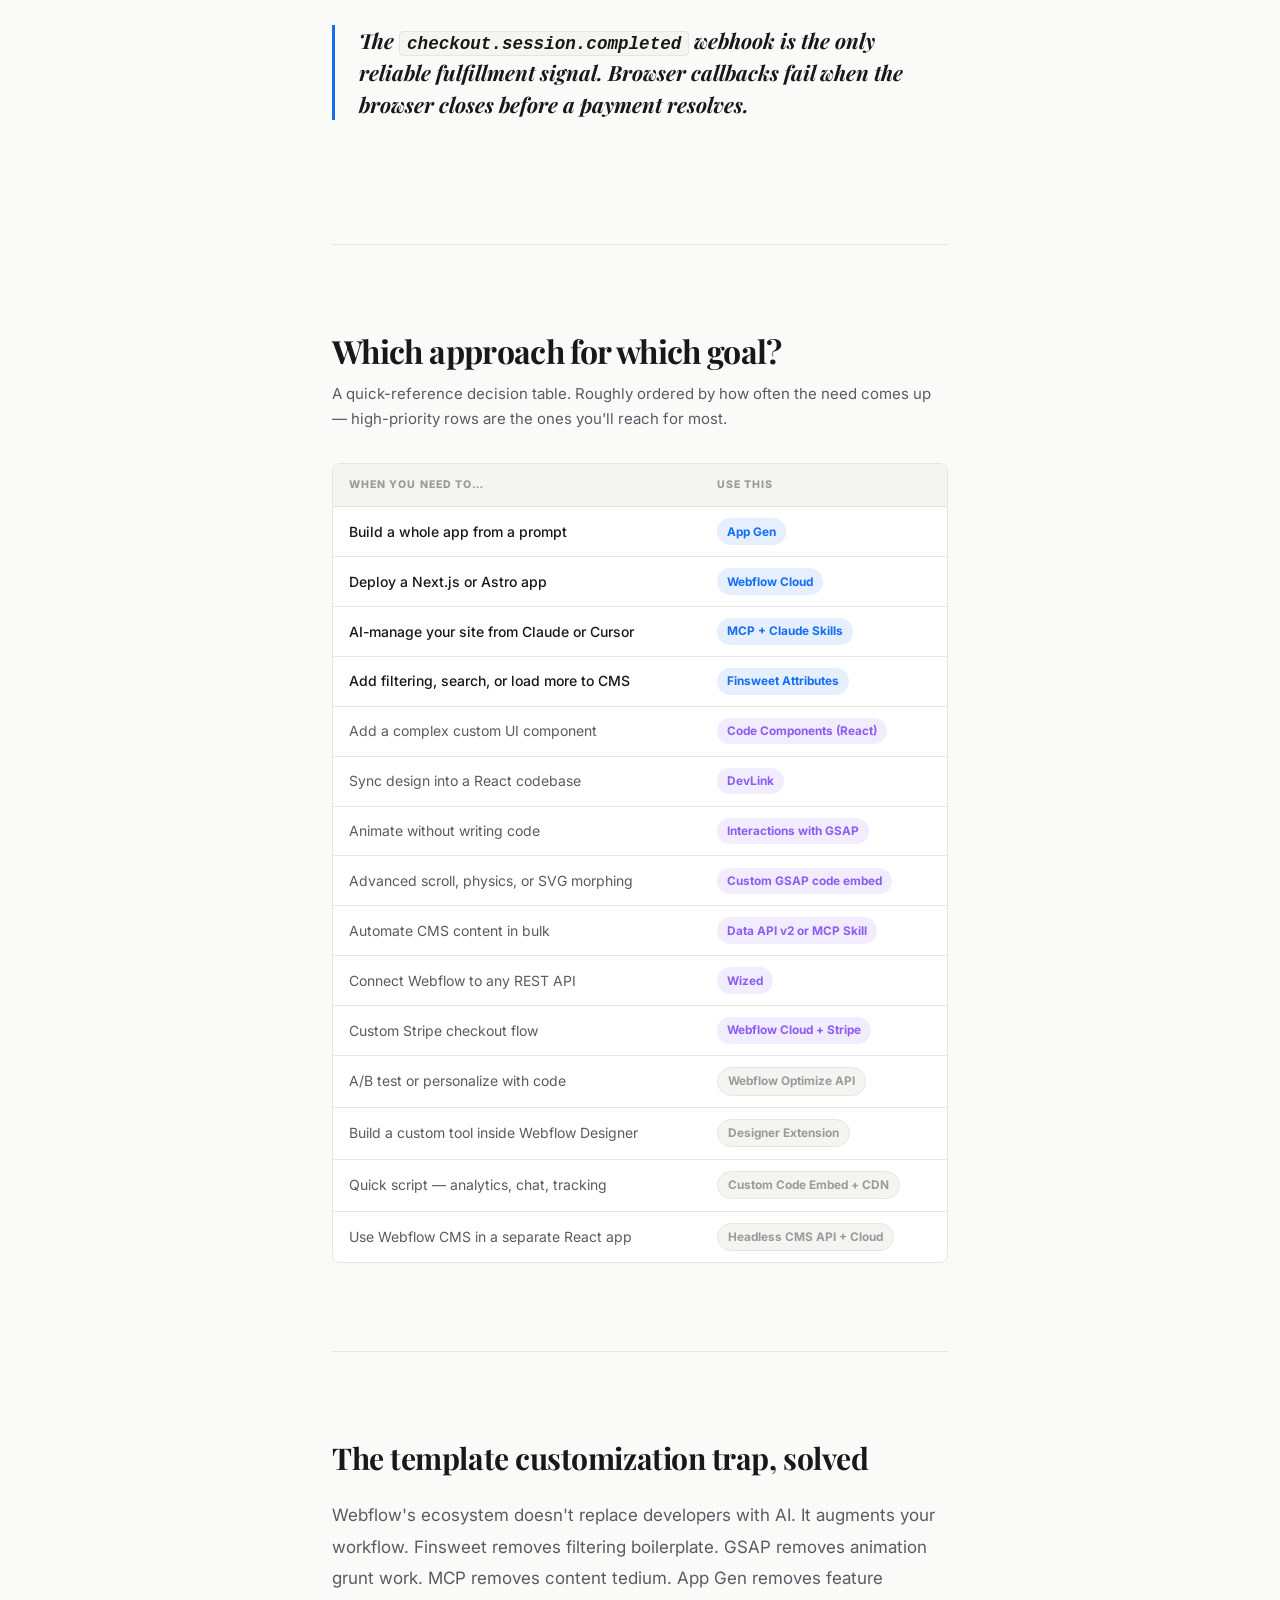
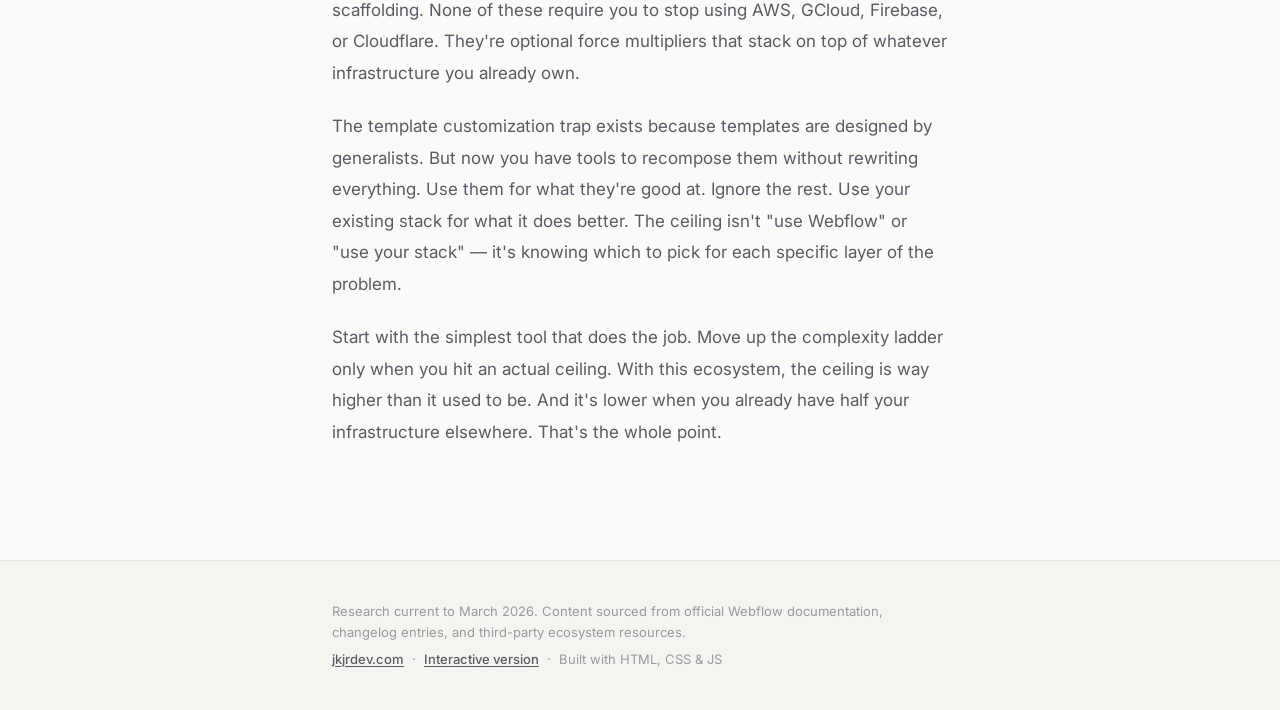
==== commit 53e2b792: "Enhance article and demos for Webflow stack evaluation - Revise article.md to clarify the impact of " ====
--- a/editorial.html
+++ b/editorial.html
@@ -48,8 +48,7 @@
       </div>
       <h2 class="stage-section__heading">Map the landscape before you start customizing</h2>
       <div class="stage-section__body">
-        <p>Research now means something different than it did two years ago. You're not deciding whether Webflow is worth using — you're mapping a 13-domain ecosystem to see which tools reduce the manual template customization you're already doing, and which tools overlap with infrastructure you already own (AWS, GCloud, Firebase, Cloudflare). Finsweet Attributes handles CMS filtering, pagination, and search with zero JavaScript. GSAP (now free) handles animations without code. Claude MCP connects to Cursor for bulk CMS updates and audits. App Gen generates interactive features from a prompt. Code Components embed React when you need complex UI. Webflow Cloud hosts full-stack apps, but so do Cloudflare Pages and AWS Lambda. Understanding the trade-offs — which tool saves hours versus which just moves the problem elsewhere — is the research stage.</p>
-        <p>Two things have become essential pre-build reading. First: the Webflow changelog and ecosystem docs. Features ship constantly, and new ones frequently eliminate the need for custom code that was standard six months earlier. Second: know the constraints. Code Components run in the Shadow DOM (site CSS doesn't apply), have a 50MB cap, and don't access server secrets. Webflow Cloud is good for mount-path integrations with your CMS, but if you're already on Cloudflare or AWS, going headless with the Data API might be simpler. Knowing what's current and what the trade-offs are — that's research.</p>
+        <p>Map which of the 13 Webflow domains reduce your manual work and which overlap with infrastructure you already own. Check the changelog and know the constraints (Shadow DOM, 50MB cap, no server secrets in Code Components).</p>
 
         <aside class="stage-aside">
           <h3 class="stage-aside__heading">Research resources</h3>
@@ -75,9 +74,14 @@
       </div>
       <h2 class="stage-section__heading">From a prompt to a production-ready foundation</h2>
       <div class="stage-section__body">
-        <p>App Gen changes the math on what's worth building manually. Launched at Webflow Conf in November 2025 and currently in free public beta on all plans, App Gen takes a natural language description and generates production-grade code grounded in your existing design system — your color variables, CMS schema, component library. The output is actual code, deployed to Webflow Cloud, connected to your CMS in real time. Supported app types include location finders, job boards, pricing calculators, event calendars, multi-step forms, business tools, and interactive games.</p>
-        <p>What separates App Gen from Bolt, Lovable, or v0 is the starting point. Those tools generate generic UI from a blank canvas. App Gen starts from your brand's operating system. Consistency comes built-in because it reads your design tokens before generating anything. Enable it via Workspace Settings → Webflow AI toggle. Enterprise sites can also toggle it per-site in Site Settings.</p>
-        <p>The Webflow AI Site Builder is a separate, older tool — good for scaffolding a multi-page site structure and a basic design system from a prompt (up to 5 pages). Use it for site scaffolding, App Gen for interactive functionality within those pages. Claude's MCP connector layers on 19 API tools and 9 Claude Skills for ongoing management — bulk CMS updates, site audits, link checking, safe-publish workflows. The Skills don't need explicit invocation; they auto-activate when they detect the right context.</p>
+        <p>App Gen generates features from a prompt; MCP + Claude Skills run from Cursor for bulk CMS, audits, and safe publish. We can't run MCP here — below is a sample prompt and output.</p>
+
+        <div class="stage-aside stage-demo">
+          <h3 class="stage-aside__heading">Sample MCP prompt (what you type in Cursor)</h3>
+          <pre class="stage-demo__pre">Add 2 blog posts to the News collection with titles and excerpts.</pre>
+          <h3 class="stage-aside__heading">What the Bulk CMS Skill does</h3>
+          <pre class="stage-demo__pre">Created 2 items in News. IDs: 65f1a..., 65f1b...</pre>
+        </div>
 
         <aside class="stage-aside">
           <h3 class="stage-aside__heading">AI tools at this stage</h3>
@@ -103,8 +107,27 @@
       </div>
       <h2 class="stage-section__heading">Design systems, animations, and collaboration — all free</h2>
       <div class="stage-section__body">
-        <p>Webflow acquired GSAP in 2024. The practical impact landed April 30, 2025, when every GSAP plugin became free — SplitText, ScrollSmoother, ScrambleText, DrawSVG, MorphSVG, all previously requiring a paid Club GreenSock subscription. The new Webflow Interactions are replatformed on GSAP under the hood, with a horizontal timeline UI that handles 80% of animation needs without code: scroll-driven animations via ScrollTrigger, staggered entrance animations for groups of elements, text animation by character, word, or line via SplitText. For the remaining 20% — physics-based motion, SVG morphing, precise scroll percentage scrubbing — write custom GSAP code in a script embed after enabling GSAP in Site Settings.</p>
-        <p>Design system setup is the foundational decision of this stage. Set your color, font, and spacing variables before designing any pages — they propagate everywhere. The most common mistake is designing pages before establishing variables, then spending hours manually correcting inconsistent values across the site. Real-time collaboration is live on all plans (up to 25 concurrent users), so design and development can run in parallel. Flexible components with conditional visibility — showing or hiding elements based on props, CMS fields, or locale — cut the number of component variants you need to maintain dramatically.</p>
+        <p>GSAP is free; Interactions use it. Set design token variables once — they propagate everywhere. Try the token demo below; scroll the box into view to see a scroll-triggered reveal.</p>
+
+        <div class="stage-demo stage-demo--tokens" data-demo="tokens">
+          <h3 class="stage-aside__heading">Design tokens: change one variable</h3>
+          <div class="stage-demo__strip" id="editorial-tokens-strip">
+            <span class="stage-demo__swatch" style="background: var(--demo-token, #ec4899);"></span>
+            <span class="stage-demo__swatch" style="background: var(--demo-token, #ec4899);"></span>
+            <span class="stage-demo__swatch" style="background: var(--demo-token, #ec4899);"></span>
+          </div>
+          <label for="editorial-token-select" class="stage-demo__label">Token:</label>
+          <select id="editorial-token-select" class="stage-demo__select" aria-label="Change design token color">
+            <option value="#ec4899">Pink</option>
+            <option value="#8b5cf6">Violet</option>
+            <option value="#0ea5e9">Sky</option>
+            <option value="#10b981">Emerald</option>
+          </select>
+        </div>
+        <div class="stage-demo">
+          <h3 class="stage-aside__heading">Scroll-triggered reveal</h3>
+          <div class="stage-demo__scroll-box" id="editorial-scroll-reveal">Scroll me into view</div>
+        </div>
 
         <aside class="stage-aside">
           <h3 class="stage-aside__heading">Design tools at this stage</h3>
@@ -130,10 +153,24 @@
       </div>
       <h2 class="stage-section__heading">Four tool tiers, each with a different ceiling</h2>
       <div class="stage-section__body">
-        <p>The build stage spans four distinct tool tiers. The decision of which to use sets both the complexity and the ceiling of what you can ship. The rule of thumb: start at the bottom of the stack and only move up when the tier below genuinely can't do the job.</p>
-        <p>Finsweet Attributes is the first reach. 200 million loads per month. 30+ solutions. Zero JavaScript writing required — add HTML <code>data-</code> attributes to elements and the library handles everything: CMS filtering with AND/OR/grouped logic, load-more pagination, infinite scroll, fuzzy search, custom sort. If your requirement is CMS-driven interactivity, check Finsweet first. The entire library is open source and loaded via a single CDN script tag.</p>
-        <p>Code Components are next. React components that live in Webflow's Components panel, draggable onto any page, configurable via props, bindable to CMS fields, server-side rendered for SEO. They run in the Shadow DOM — site-level CSS classes don't apply inside them. This trips up most developers on their first build. State doesn't cross component boundaries (React Context only works within a single root), so inter-component communication happens via custom browser events or <code>localStorage</code>. Bundle cap is 50MB across the entire library, React only, no fragments.</p>
-        <p>Wized sits between the tiers. It's a JavaScript framework that wraps Webflow's output and adds a visual event/request builder for connecting to any REST API — Xano, Supabase, Airtable, Shopify GraphQL, Firebase. Teams have used it to build enterprise LMS platforms (60,000+ students, 1.2M+ records), AI-powered SaaS products, and headless Shopify stores without abandoning Webflow's visual editor. DevLink is for teams with an existing React codebase: <code>webflow devlink sync</code> exports Webflow components as production-ready React, and re-syncing propagates design updates to code without developer involvement.</p>
+        <p>Finsweet does filtering with data-attributes and zero custom JS. Code Components run in Shadow DOM — site CSS doesn't apply inside. Try both demos below.</p>
+
+        <div class="stage-demo stage-demo--filter" data-demo="filter">
+          <h3 class="stage-aside__heading">Filter a list (Finsweet-style, no custom JS)</h3>
+          <input type="text" class="stage-demo__input" id="editorial-filter-input" placeholder="Type to filter..." aria-label="Filter list">
+          <ul class="stage-demo__list" id="editorial-filter-list">
+            <li class="stage-demo__item" data-name="Research">Research</li>
+            <li class="stage-demo__item" data-name="AI Generate">AI Generate</li>
+            <li class="stage-demo__item" data-name="Design">Design</li>
+            <li class="stage-demo__item" data-name="Build">Build</li>
+            <li class="stage-demo__item" data-name="Enhance">Enhance</li>
+            <li class="stage-demo__item" data-name="Deploy">Deploy</li>
+          </ul>
+        </div>
+        <div class="stage-demo" data-demo="shadow">
+          <h3 class="stage-aside__heading">Shadow DOM — site CSS doesn't apply inside</h3>
+          <div class="stage-demo__shadow-host" id="editorial-shadow-host"></div>
+        </div>
 
         <aside class="stage-aside">
           <h3 class="stage-aside__heading">Build tools at this stage</h3>
@@ -160,9 +197,14 @@
       </div>
       <h2 class="stage-section__heading">Layer on what doesn't break the baseline</h2>
       <div class="stage-section__body">
-        <p>Enhancement is additive. Build the content first in a state that's readable and functional without JavaScript. Then layer in what doesn't break that baseline: A/B tests, personalization, on-device AI, richer animations. The principle sounds obvious but in practice it's where most progressive enhancement breaks down — features get built that depend on JavaScript for core functionality, then break for users who see a flash of unenhanced content on slow connections.</p>
-        <p>Webflow Optimize is a native A/B testing and personalization platform. The browser API is auto-enabled on all Webflow sites — no installation required. The critical placement detail: put <code>wf.ready(callback)</code> in the site-wide <code>&lt;head&gt;</code> custom code field, not in a page-level script or a Code Embed at the bottom of the page. It fires before the DOM renders, which means variation logic executes before any element is painted. Call <code>wf.setAttributes("user", { plan: "pro", role: "developer" })</code> to define visitor segments for personalization targeting. Pipe variation data to your analytics with <code>wf.onVariationRecorded()</code>.</p>
-        <p>Custom code embed limits are firm: 10,000 characters in the site-wide header or footer, 8,192 characters per Code Embed element. For larger scripts, host on jsDelivr (from a public GitHub repo), Cloudflare Pages, or a Webflow Cloud endpoint — the <code>&lt;script src&gt;</code> URL takes zero character budget. Two deprecations that redirect significant investment: Webflow Logic was disabled June 27, 2025 — replace with Webhooks + Make/Zapier, or serverless functions on Webflow Cloud. Webflow Memberships is sunsetting — replace with Memberstack for tiered membership and content gating.</p>
+        <p>Optimize API: <code>wf.ready()</code> in head; <code>wf.setAttributes()</code> for segments. Embed limit 8K per element — host large scripts on a CDN. Logic is deprecated; use Webhooks + Make or Cloud.</p>
+
+        <div class="stage-demo">
+          <h3 class="stage-aside__heading">Webflow Optimize — run in head</h3>
+          <pre class="stage-demo__pre">wf.ready(function() {
+  wf.setAttributes("user", { plan: "pro" });
+});</pre>
+        </div>
 
         <aside class="stage-aside">
           <h3 class="stage-aside__heading">Enhancement tools at this stage</h3>
@@ -188,9 +230,15 @@
       </div>
       <h2 class="stage-section__heading">Audit before you publish, then ship to the edge</h2>
       <div class="stage-section__body">
-        <p>Webflow Cloud is not just hosting — it's a full-stack platform for Next.js and Astro applications deployed on Cloudflare's edge network. Sub-50ms global response times. Native storage: SQLite for relational data, Key-Value Store for edge-cached unstructured data, Object Storage for files. GitHub integration provides native CI/CD — commit triggers auto-deploy. The CLI pipeline: <code>webflow library share --no-input</code> deploys code components, <code>webflow cloud deploy -e production --auto-publish</code> deploys the app and publishes the Webflow site in a single command.</p>
-        <p>Before any publish, run the Claude MCP audit suite. The Site Audit, Asset Audit, and Link Checker Skills auto-activate and scan the entire site for missing alt text, broken links, inconsistent spacing, and underperforming metadata — the kind of sweep that would take a human several hours to do manually. The Safe Publish Skill shows a diff of what changed and runs pre-publish checks before committing. One CDN trick worth memorizing: for live CMS content reads, use <code>api-cdn.webflow.com</code> instead of <code>api.webflow.com</code>. The CDN URL caches identical requests for 5 minutes (2 minutes on Enterprise), and cached calls don't count against rate limits. For a public API built on top of Webflow CMS, this is the difference between hitting limits under load and serving traffic at scale.</p>
-        <p>For Stripe checkout: the Checkout Sessions pattern requires a server-side handler — Webflow Cloud is the natural home. The webhook on <code>checkout.session.completed</code> is the only reliable fulfillment signal. Browser-side callbacks fail when the browser closes before an async payment resolves. Build the webhook handler before the client-side UI; it's the load-bearing piece.</p>
+        <p>Webflow Cloud for Next.js/Astro; CLI for deploy. Use <code>api-cdn.webflow.com</code> for CMS reads — cached, no rate limit on cache hits.</p>
+
+        <div class="stage-demo">
+          <h3 class="stage-aside__heading">Use CDN URL for CMS reads</h3>
+          <p class="stage-demo__label">Avoid</p>
+          <pre class="stage-demo__pre">api.webflow.com/v2/collections/.../items</pre>
+          <p class="stage-demo__label">Use</p>
+          <pre class="stage-demo__pre">api-cdn.webflow.com/v2/collections/.../items</pre>
+        </div>
 
         <aside class="stage-aside">
           <h3 class="stage-aside__heading">Deploy tools at this stage</h3>
--- a/editorial.css
+++ b/editorial.css
@@ -380,6 +380,149 @@
   margin: 0;
 }
 
+/* ─── Inline demos (show, don't tell) ─────────────────────────────────────── */
+.stage-demo {
+  margin: 2rem 0;
+  padding: 1.25rem 1.5rem;
+  background: var(--c-bg-subtle);
+  border: 1px solid var(--c-border);
+  border-left: 3px solid var(--stage-color, var(--c-link));
+  border-radius: 0 var(--r-md) var(--r-md) 0;
+}
+
+.stage-demo__pre {
+  margin: 0.5rem 0 0;
+  padding: 0.75rem 1rem;
+  font-family: var(--font-mono), monospace;
+  font-size: 0.8rem;
+  line-height: 1.5;
+  background: var(--c-surface);
+  border: 1px solid var(--c-border);
+  border-radius: var(--r-sm);
+  overflow-x: auto;
+  color: var(--c-text);
+}
+
+.stage-demo__strip {
+  display: flex;
+  gap: 0.5rem;
+  margin: 0.5rem 0;
+}
+
+.stage-demo__swatch {
+  display: inline-block;
+  width: 2.5rem;
+  height: 2.5rem;
+  border-radius: var(--r-sm);
+  border: 1px solid var(--c-border);
+  transition: background var(--t-base);
+}
+
+.stage-demo__label {
+  display: block;
+  font-size: 0.8rem;
+  color: var(--c-text-muted);
+  margin-top: 0.75rem;
+  margin-bottom: 0.25rem;
+}
+
+.stage-demo__select {
+  padding: 0.4rem 0.6rem;
+  font-size: 0.875rem;
+  border: 1px solid var(--c-border);
+  border-radius: var(--r-sm);
+  background: var(--c-surface);
+  color: var(--c-text);
+}
+
+.stage-demo__scroll-box {
+  padding: 1rem;
+  text-align: center;
+  background: var(--c-surface);
+  border: 1px dashed var(--c-border);
+  border-radius: var(--r-md);
+  color: var(--c-text-muted);
+  font-size: 0.875rem;
+  opacity: 0.4;
+  transform: translateY(10px);
+  transition: opacity 0.4s var(--ease), transform 0.4s var(--ease);
+}
+
+.stage-demo__scroll-box.is-visible {
+  opacity: 1;
+  transform: translateY(0);
+}
+
+.stage-demo__input {
+  width: 100%;
+  padding: 0.5rem 0.75rem;
+  font-size: 0.875rem;
+  border: 1px solid var(--c-border);
+  border-radius: var(--r-sm);
+  background: var(--c-surface);
+  color: var(--c-text);
+  margin: 0.5rem 0;
+}
+
+.stage-demo__list {
+  list-style: none;
+  display: flex;
+  flex-wrap: wrap;
+  gap: 0.35rem;
+  margin: 0.5rem 0 0;
+}
+
+.stage-demo__item {
+  padding: 0.35rem 0.6rem;
+  font-size: 0.8rem;
+  background: var(--c-surface);
+  border: 1px solid var(--c-border);
+  border-radius: var(--r-sm);
+  color: var(--c-text-muted);
+  transition: opacity var(--t-base), border-color var(--t-base);
+}
+
+.stage-demo__item.is-hidden {
+  display: none;
+}
+
+.stage-demo__item:not(.is-hidden) {
+  border-color: var(--stage-color, var(--c-link));
+  color: var(--c-text);
+}
+
+.stage-demo__shadow-host {
+  padding: 0.75rem;
+  border: 2px solid var(--c-border);
+  border-radius: var(--r-sm);
+  background: var(--c-surface);
+  margin-top: 0.5rem;
+}
+
+.stage-demo__input:focus,
+.stage-demo__select:focus {
+  outline: 2px solid var(--stage-color, var(--c-link));
+  outline-offset: 2px;
+}
+
+@media (prefers-reduced-motion: reduce) {
+  .stage-demo__scroll-box {
+    opacity: 1;
+    transform: none;
+    transition: none;
+  }
+}
+
+@media (max-width: 640px) {
+  .stage-demo {
+    padding: 1rem 1.125rem;
+  }
+  .stage-demo__pre {
+    font-size: 0.75rem;
+    padding: 0.6rem 0.75rem;
+  }
+}
+
 /* ─── Decision Section ───────────────────────────────────────────────────── */
 .decision-section {
   padding: var(--section-gap) 0;
